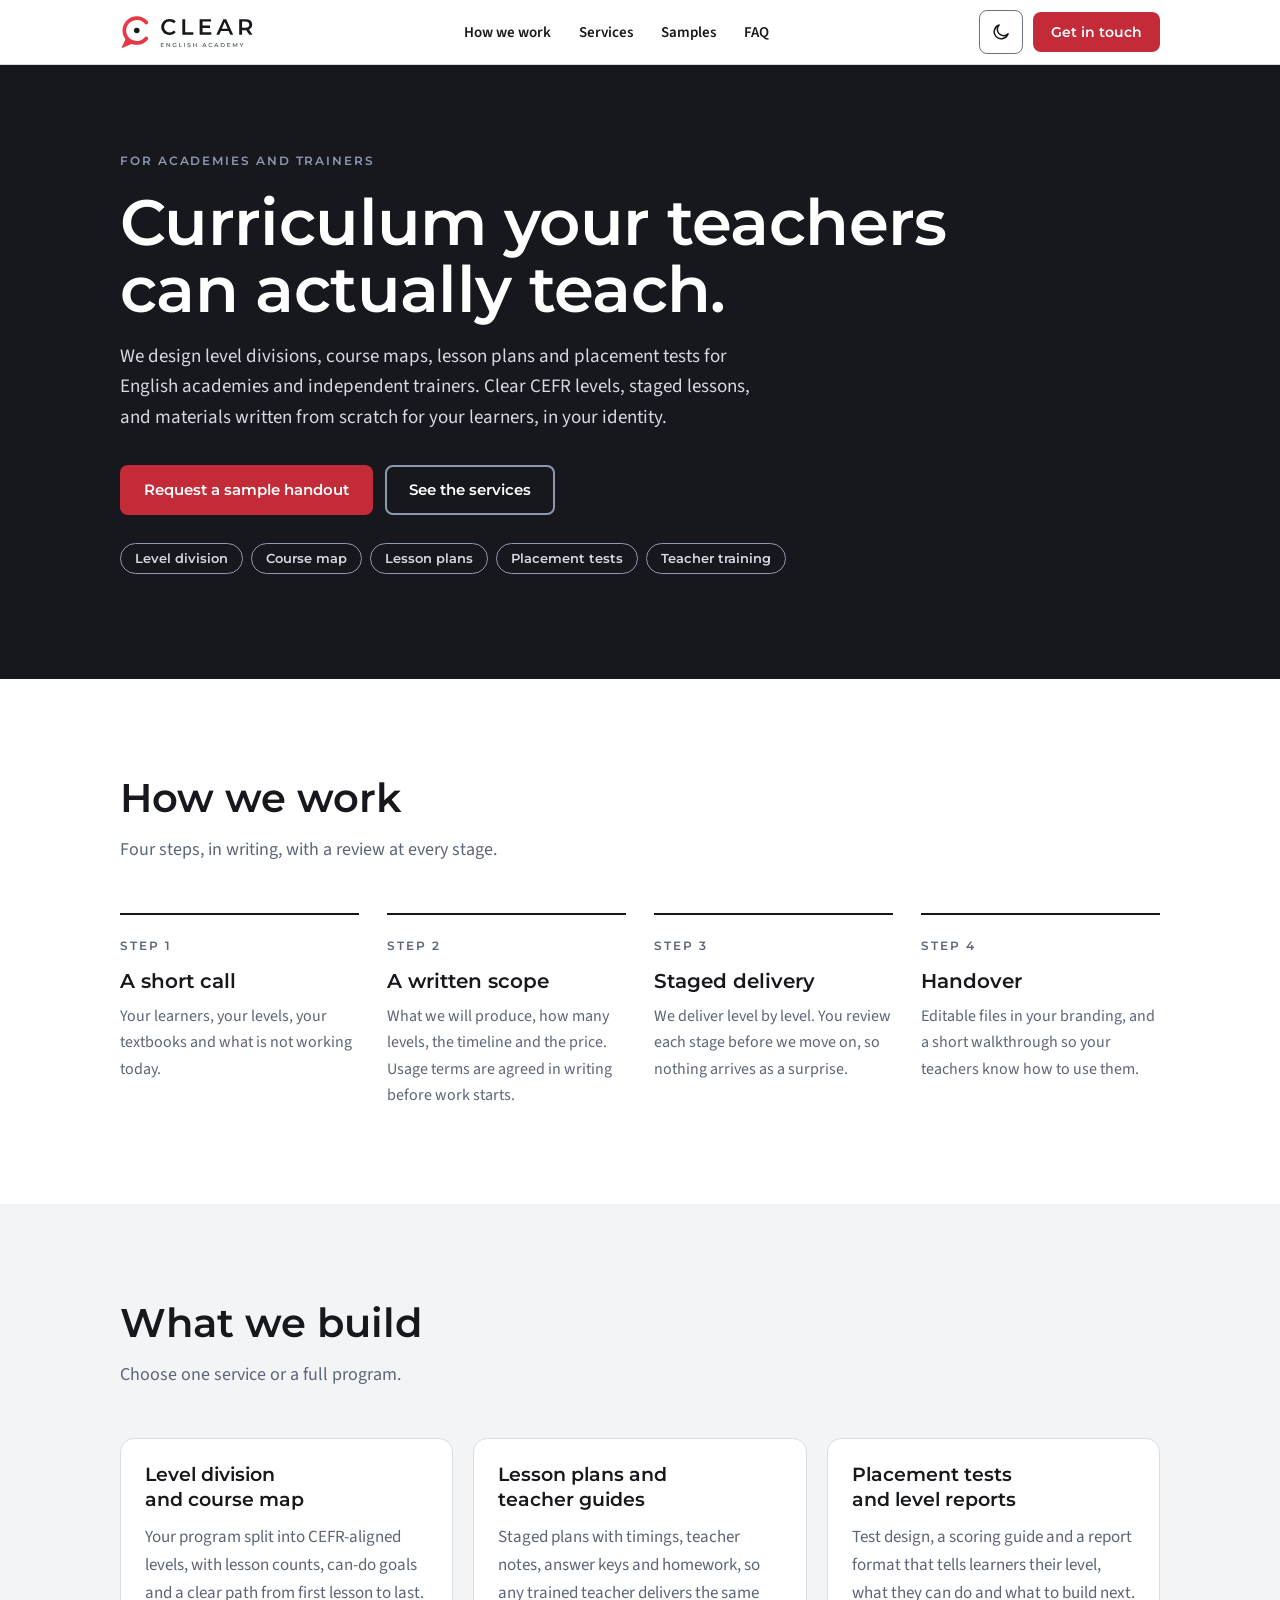
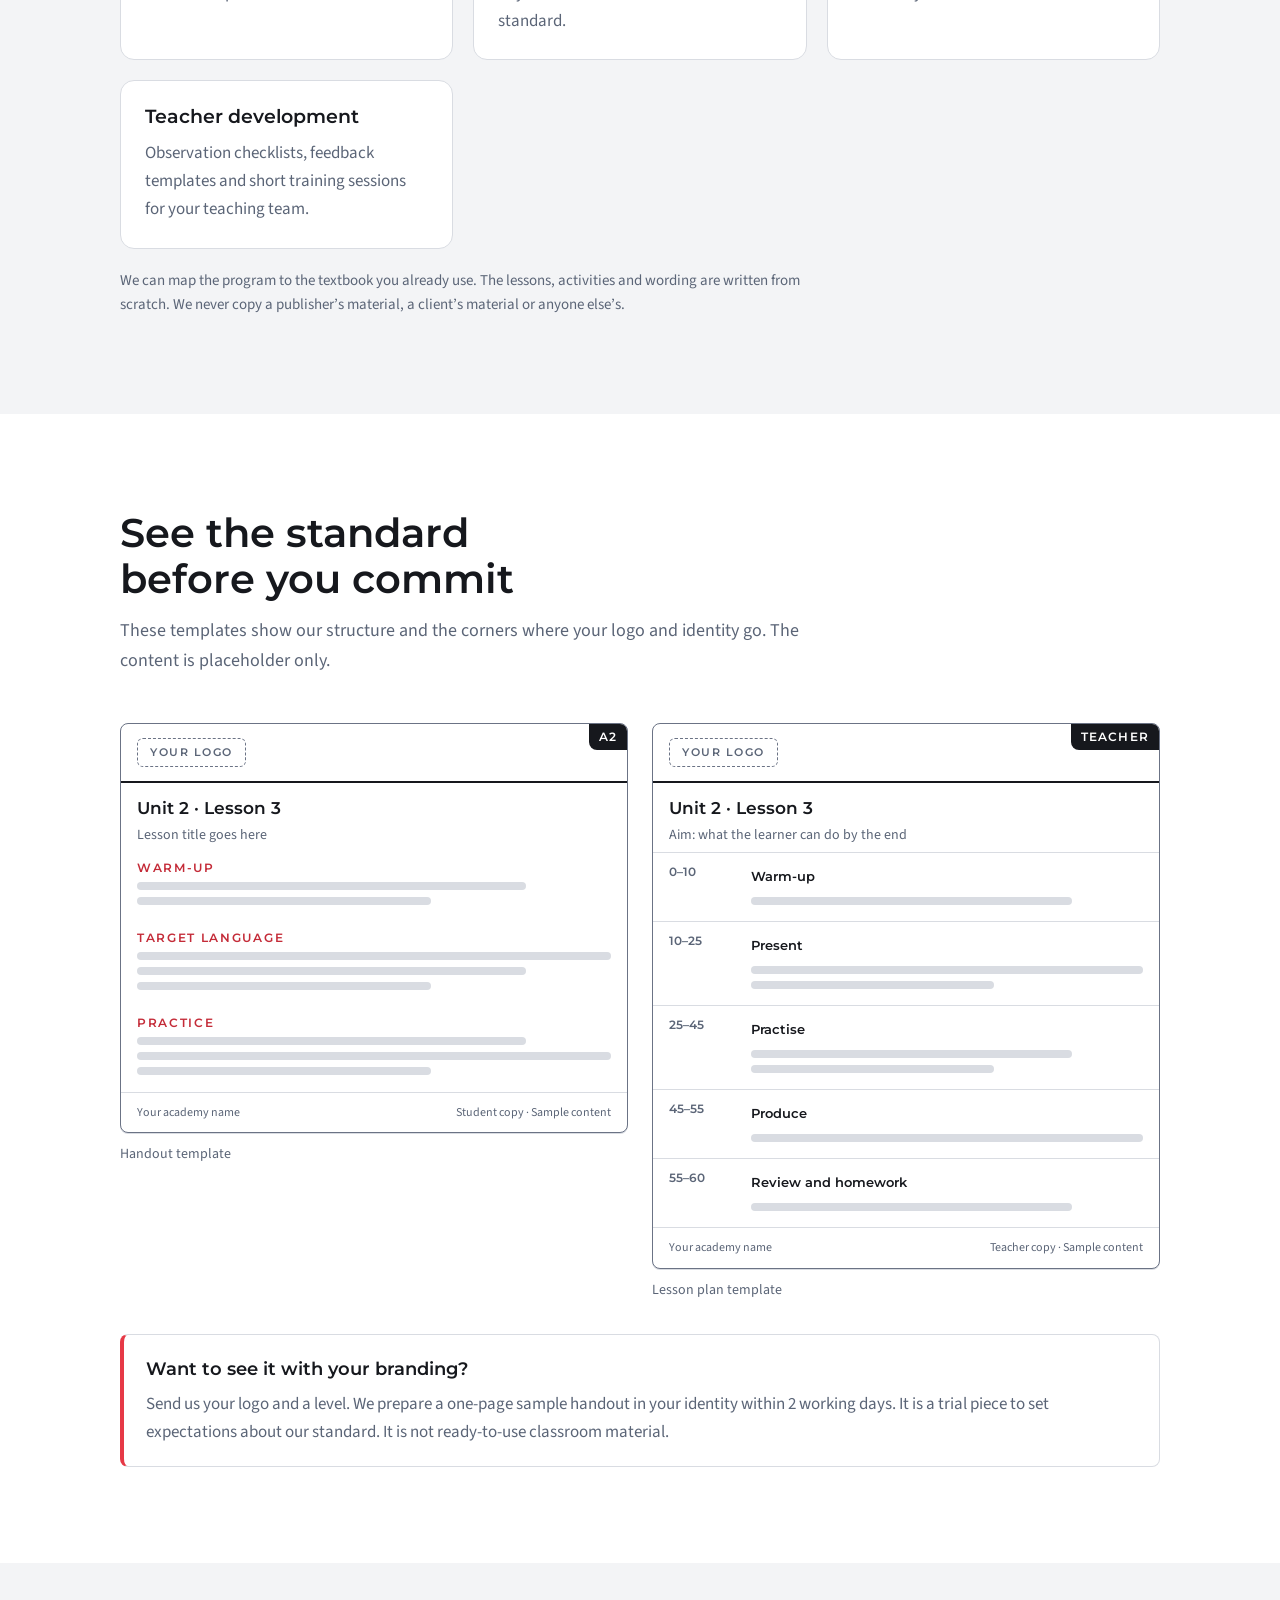
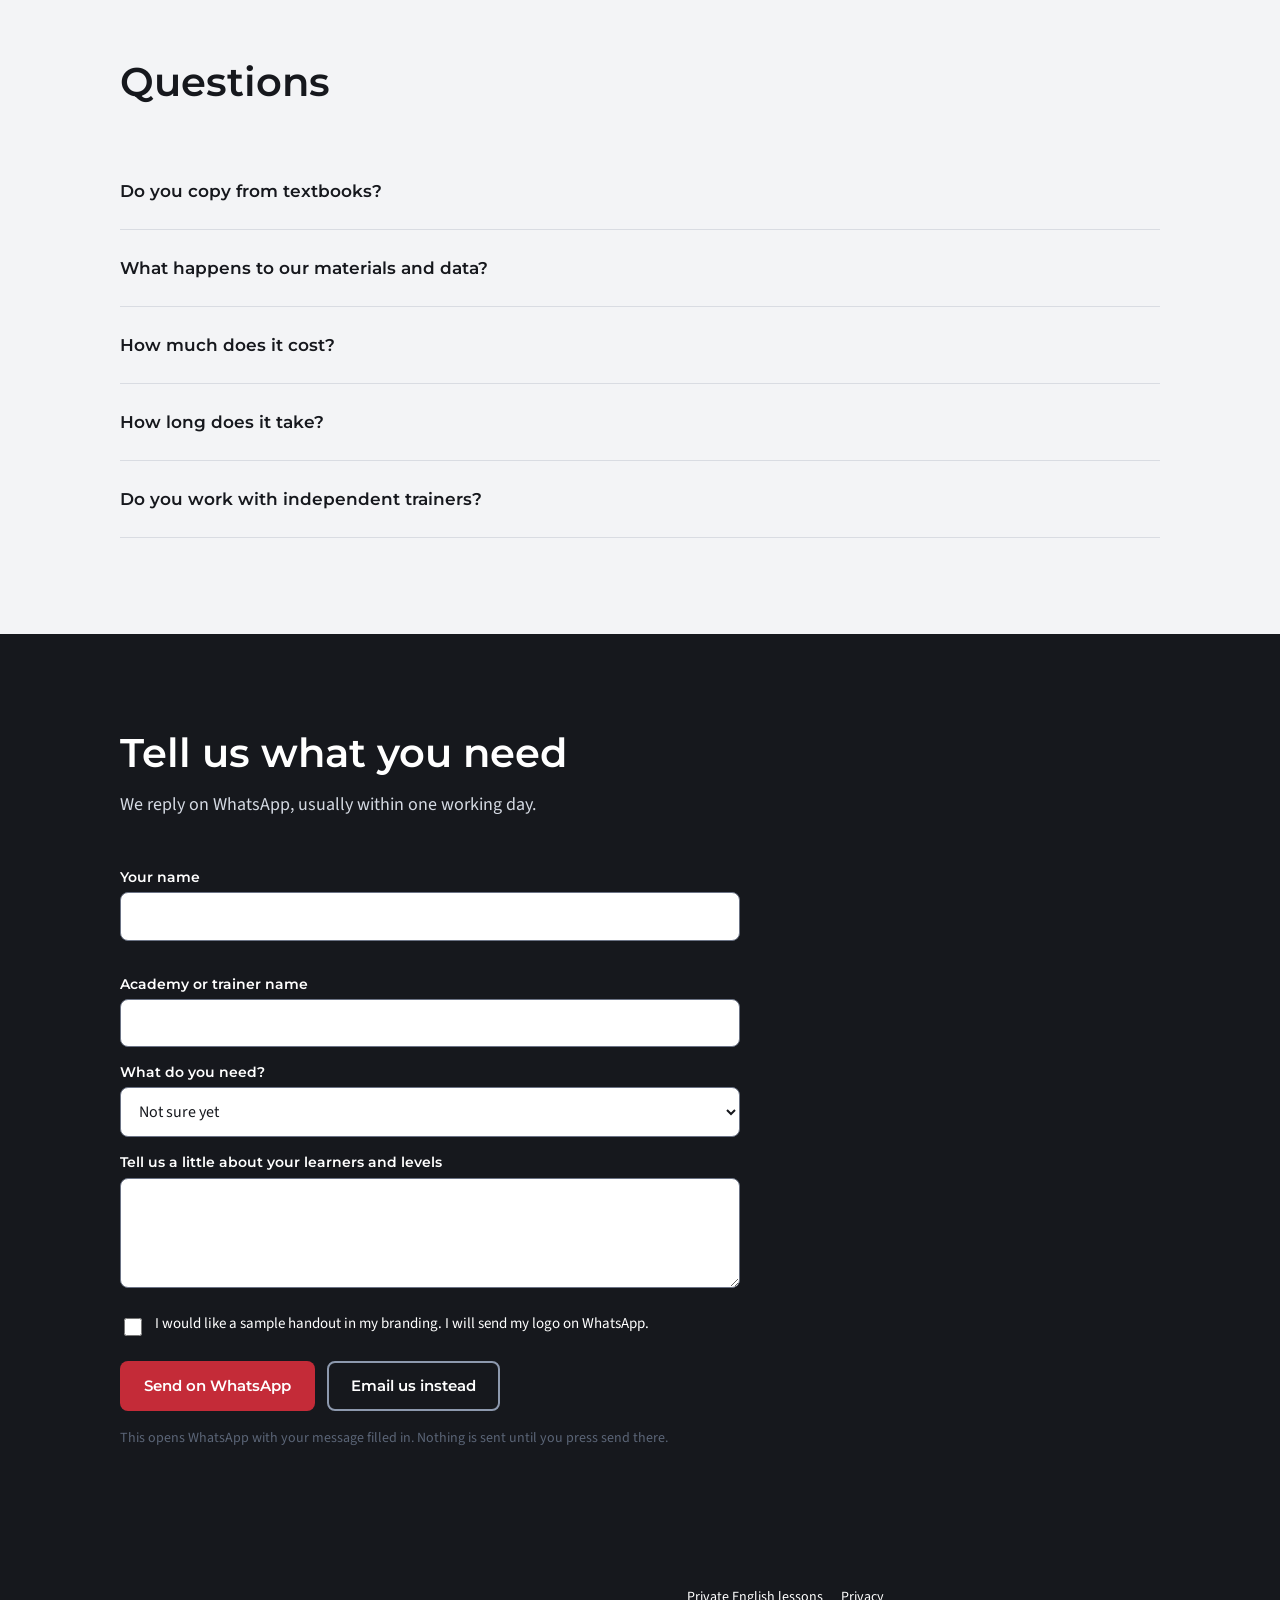
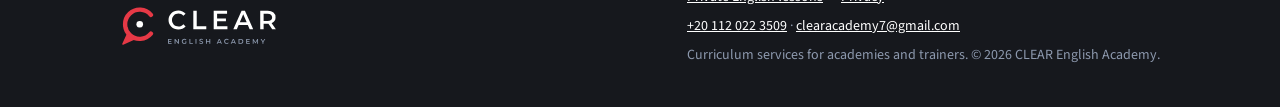
==== public/academies/index.html @ f5cb36d4 "Unlisted curriculum services page for academies and trainers (/academies/, noindex, not linked) Co-A" ====
<!doctype html>
<html lang="en">
<head>
<meta charset="utf-8">
<meta name="viewport" content="width=device-width,initial-scale=1,viewport-fit=cover">
<meta name="robots" content="noindex,nofollow">
<link rel="icon" href="data:image/svg+xml,%3Csvg xmlns='http://www.w3.org/2000/svg' viewBox='0 0 64 64'%3E%3Crect width='64' height='64' rx='14' fill='%2316181D'/%3E%3Cpath d='M44 20 A15 15 0 1 0 44 44' fill='none' stroke='%23E63946' stroke-width='6' stroke-linecap='round'/%3E%3Ccircle cx='32' cy='32' r='4' fill='%23fff'/%3E%3C/svg%3E">
<title>CLEAR Curriculum Services</title>
<meta name="description" content="Level divisions, course maps, lesson plans and placement tests for English academies and trainers.">
<link rel="preconnect" href="https://fonts.googleapis.com">
<link href="https://fonts.googleapis.com/css2?family=Montserrat:wght@600&family=Source+Sans+3:wght@400;600&display=swap" rel="stylesheet">
<style>
/* Layout concept: left-aligned single page. One night hero with a sample level report, then quiet light bands, a night booking band to close. */
:root{
  --surface:#ffffff; --surface-soft:#f3f4f6; --ink:#16181d; --ink-soft:#5b6577;
  --line:#d9dce2; --line-strong:#6b7385; --brand:#e63946; --action:#c42b38; --on-action:#ffffff;
  --night:#16181d; --on-night:#ffffff; --steel:#8d99ae; --positive:#1b7f5f; --focus:#0b63ce;
  --font-display:Montserrat,"Segoe UI",system-ui,sans-serif;
  --font-text:"Source Sans 3","Segoe UI",system-ui,sans-serif;
  --r-md:8px; --r-lg:14px;
}
@media (prefers-color-scheme: dark){
  :root:not([data-theme="light"]){
    --surface:#16181d; --surface-soft:#1f2229; --ink:#f4f5f7; --ink-soft:#a9b2c3;
    --line:#2e323b; --line-strong:#8d99ae; --action:#ff6b76; --on-action:#16181d;
    --positive:#5fd0a4; --focus:#7fb2ff; color-scheme:dark;
  }
}
:root[data-theme="dark"]{
  --surface:#16181d; --surface-soft:#1f2229; --ink:#f4f5f7; --ink-soft:#a9b2c3;
  --line:#2e323b; --line-strong:#8d99ae; --action:#ff6b76; --on-action:#16181d;
  --positive:#5fd0a4; --focus:#7fb2ff; color-scheme:dark;
}
*{box-sizing:border-box}
html{scroll-behavior:smooth}
body{margin:0;background:var(--surface);color:var(--ink);font:400 17px/1.65 var(--font-text);-webkit-text-size-adjust:100%}
h1,h2,h3{font-family:var(--font-display);font-weight:600;margin:0;text-wrap:balance}
p{margin:0}
a{color:var(--action)}
:focus-visible{outline:2px solid var(--focus);outline-offset:2px}
.wrap{max-width:1120px;margin:0 auto;padding-inline:clamp(16px,4vw,40px)}
section{padding-block:clamp(56px,9vw,96px);scroll-margin-top:64px}
.label{font:600 12px/16px var(--font-display);letter-spacing:.16em;text-transform:uppercase}
.muted{color:var(--ink-soft)}
.btn{display:inline-block;font:600 15px/1.2 var(--font-display);padding:14px 22px;border-radius:var(--r-md);border:2px solid transparent;cursor:pointer;text-decoration:none;text-align:center;transition:background-color .15s,border-color .15s}
.btn-primary{background:var(--action);color:var(--on-action)}
.btn-primary:hover{filter:brightness(1.08)}
.btn-secondary{background:transparent;color:var(--ink);border-color:var(--line-strong)}
.btn-secondary:hover{border-color:var(--ink)}
.night .btn-secondary{color:var(--on-night);border-color:var(--steel)}
.night .btn-secondary:hover{border-color:var(--on-night)}
.skip{position:absolute;left:-999px;top:8px;background:var(--surface);color:var(--ink);padding:8px 12px;z-index:30}
.skip:focus{left:8px}

/* nav */
.nav{position:sticky;top:env(safe-area-inset-top,0px);z-index:20;background:var(--surface);border-bottom:1px solid var(--line)}
.nav .wrap{display:flex;align-items:center;justify-content:space-between;gap:16px;min-height:64px}
.nav .logo{display:block;height:34px;width:auto}
.nav ul{display:flex;gap:28px;list-style:none;margin:0;padding:0}
.nav ul a{color:var(--ink);text-decoration:none;font-weight:600;font-size:15px}
.nav ul a:hover{color:var(--action)}
.nav .btn{padding:10px 16px;font-size:14px}
@media (max-width:860px){.nav ul{display:none}}

/* hero */
.night{background:var(--night);color:var(--on-night)}
.hero{padding-block:clamp(48px,8vw,88px)}
.hero .grid{display:grid;grid-template-columns:minmax(0,1.15fr) minmax(0,.85fr);gap:clamp(32px,5vw,64px);align-items:center}
.hero .label{color:var(--steel);margin-bottom:20px}
.hero h1{font-size:clamp(40px,7vw,64px);line-height:1.04;letter-spacing:-.01em}
.hero .lede{margin-top:20px;font-size:19px;line-height:1.6;color:#d5dae3;max-width:34em}
.hero .cta{display:flex;flex-wrap:wrap;gap:12px;margin-top:32px}
.hero .fine{margin-top:16px;font-size:15px;color:var(--steel)}
@media (max-width:880px){.hero .grid{grid-template-columns:minmax(0,1fr)}}

/* sample report card */
.sample{background:var(--surface-soft);color:var(--ink);border:1px solid var(--line);border-radius:var(--r-lg);padding:20px;max-width:460px;width:100%}
.sample .top{display:flex;justify-content:space-between;align-items:center;gap:12px;padding-bottom:14px;border-bottom:3px solid var(--brand)}
.sample .top svg{height:26px;width:auto}
.sample .tag{border:1px solid var(--line-strong);border-radius:4px;padding:2px 8px;color:var(--ink-soft)}
.sample .lvl{display:flex;gap:16px;align-items:center;margin-top:18px}
.badge{flex:none;width:112px;background:var(--night);color:var(--on-night);border:1px solid var(--line);border-radius:var(--r-lg);padding:14px 14px 12px}
.badge .label{color:var(--steel);font-size:10px;letter-spacing:.14em}
.badge .code{font:600 40px/1.1 var(--font-display);margin-top:4px}
.scale{flex:1;min-width:0}
.scale .bars{display:grid;grid-template-columns:repeat(5,1fr);gap:4px}
.scale .bars i{display:block;height:8px;border-radius:4px;background:var(--line-strong)}
.scale .bars i.on{background:var(--ink)}
.scale .names{display:grid;grid-template-columns:repeat(5,1fr);gap:4px;margin-top:6px;font:600 11px/14px var(--font-display);color:var(--ink-soft)}
.lvbtns{display:grid;grid-template-columns:repeat(5,1fr);gap:4px}
.lvbtns button{background:none;border:0;padding:10px 0 8px;margin:0;cursor:pointer;font:600 11px/14px var(--font-display);color:var(--ink-soft);border-radius:6px;min-height:44px}
.lvbtns button i{display:block;height:8px;border-radius:4px;background:var(--line-strong);margin-bottom:6px;transition:background .15s}
.lvbtns button:hover i{background:var(--steel)}
.lvbtns button[aria-pressed=true]{color:var(--ink)}
.lvbtns button[aria-pressed=true] i{background:var(--ink)}
.hint{margin-top:8px;font-size:12px;line-height:16px;color:var(--ink-soft)}
.scale p{margin-top:10px;font-size:14px;line-height:20px;color:var(--ink-soft)}
.skill{margin-top:16px;padding-top:14px;border-top:1px solid var(--line)}
.skill h3{font-size:16px;line-height:24px;margin-bottom:6px}
.skill p{font-size:14px;line-height:21px}
.skill .can{display:flex;gap:8px}
.skill .can b{color:var(--positive);font-weight:600;flex:none}
.skill .next{color:var(--ink-soft);margin-top:4px}
.note{margin-top:14px;font-size:13px;color:var(--ink-soft)}

/* section heads */
.head{max-width:40em;margin-bottom:clamp(28px,5vw,48px)}
.head h2{font-size:clamp(28px,4.4vw,40px);line-height:1.15}
.head p{margin-top:14px;color:var(--ink-soft);font-size:18px}
.soft{background:var(--surface-soft)}

/* how it works */
.steps{display:grid;grid-template-columns:repeat(auto-fit,minmax(220px,1fr));gap:28px}
.step{border-top:2px solid var(--ink);padding-top:16px}
.step .label{color:var(--ink-soft)}
.step h3{font-size:20px;line-height:28px;margin:8px 0}
.step p{color:var(--ink-soft);font-size:16px}

/* programs */
.cards{display:grid;grid-template-columns:repeat(auto-fit,minmax(240px,1fr));gap:20px}
.card{background:var(--surface);border:1px solid var(--line);border-radius:var(--r-lg);padding:24px;display:flex;flex-direction:column;gap:12px}
.card h3{font-size:20px;line-height:28px}
.card p{color:var(--ink-soft);font-size:16px}
.card .price{margin-top:auto;padding-top:16px;font:600 28px/1.2 var(--font-display);font-variant-numeric:tabular-nums}
.card .price .label{display:block;margin-top:4px;color:var(--ink-soft)}
.includes{margin-top:24px;background:var(--surface);border:1px solid var(--line);border-radius:var(--r-lg);padding:20px 24px}
.includes h3{font-size:16px;line-height:24px;margin-bottom:12px}
.includes ul{list-style:none;margin:0;padding:0;display:flex;flex-wrap:wrap;gap:10px 28px}
.includes li{display:flex;gap:10px;align-items:center;font-size:16px}
.includes li:before{content:"";flex:none;width:13px;height:7px;border-left:2px solid var(--positive);border-bottom:2px solid var(--positive);transform:rotate(-45deg) translateY(-2px)}
.fine{font-size:15px;color:var(--ink-soft);margin-top:16px}

/* placement test */
.test .grid{display:grid;grid-template-columns:minmax(0,.9fr) minmax(0,1.1fr);gap:clamp(32px,5vw,72px);align-items:start}
@media (max-width:880px){.test .grid{grid-template-columns:minmax(0,1fr)}}
.test .head{margin-bottom:0}
.test .facts{margin-top:24px;display:grid;gap:12px;font-size:16px}
.test .facts div{padding-left:16px;border-left:2px solid var(--line-strong)}
.ladder{display:grid;grid-template-columns:repeat(5,1fr);gap:8px;align-items:end;height:150px}
.ladder div{background:var(--ink);color:var(--surface);border-radius:6px 6px 0 0;padding:8px 0 10px;text-align:center;font:600 16px/1 var(--font-display)}
.ladder div:nth-child(1){height:34px}.ladder div:nth-child(2){height:60px}.ladder div:nth-child(3){height:88px}.ladder div:nth-child(4){height:118px}.ladder div:nth-child(5){height:150px}
.levels{margin:20px 0 0;display:grid;gap:0}
.levels div{display:grid;grid-template-columns:44px minmax(0,1fr);gap:12px;padding:12px 0;border-bottom:1px solid var(--line)}
.levels dt{font:600 15px/24px var(--font-display)}
.levels dd{margin:0;font-size:16px;line-height:24px;color:var(--ink-soft)}

/* about */
.about .grid{display:grid;grid-template-columns:minmax(0,200px) minmax(0,1fr);gap:clamp(24px,5vw,56px);align-items:start}
@media (max-width:640px){.about .grid{grid-template-columns:minmax(0,1fr)}}
.tile{background:var(--night);border:1px solid var(--line);border-radius:var(--r-lg);aspect-ratio:1;max-width:200px;width:100%;display:grid;place-items:center}
.tile svg{width:46%;height:auto}
.about h2{font-size:clamp(28px,4.4vw,40px);line-height:1.15}
.about p{margin-top:16px;font-size:18px;max-width:36em}
.chips{display:flex;flex-wrap:wrap;gap:8px;margin-top:20px;padding:0;list-style:none}
.chips li{border:1px solid var(--line-strong);border-radius:999px;padding:4px 14px;font-size:15px}

/* faq */
.faq{max-width:48em}
.faq details{border-bottom:1px solid var(--line)}
.faq summary{list-style:none;cursor:pointer;padding:18px 40px 18px 0;position:relative;font:600 17px/1.4 var(--font-display)}
.faq summary::-webkit-details-marker{display:none}
.faq summary:after{content:"+";position:absolute;right:4px;top:50%;transform:translateY(-50%);font:400 24px/1 var(--font-text);color:var(--ink-soft)}
.faq details[open] summary:after{content:"\2212"}
.faq details p{padding:0 0 20px;color:var(--ink-soft);max-width:38em}

/* booking */
.book .grid{display:grid;grid-template-columns:minmax(0,.8fr) minmax(0,1.2fr);gap:clamp(32px,5vw,72px);align-items:start}
@media (max-width:880px){.book .grid{grid-template-columns:minmax(0,1fr)}}
.book h2{font-size:clamp(28px,4.4vw,40px);line-height:1.15}
.book .lede{margin-top:16px;font-size:18px;color:#d5dae3}
.book form{display:grid;gap:16px}
.book .hint2{font-size:14px;color:#aab3c5;margin:4px 0 0}
.book .two{display:flex;flex-wrap:wrap;gap:12px}
.field{display:grid;gap:6px;min-width:0}
.field label{font-weight:600;font-size:15px}
.field input,.field select,.field textarea{width:100%;font:400 16px/1.4 var(--font-text);color:var(--ink);background:var(--surface);border:1.5px solid var(--line-strong);border-radius:var(--r-md);padding:12px 14px}
.field textarea{min-height:92px;resize:vertical}
.err{color:#ffb3b9;font-size:15px;min-height:0}
.out{margin-top:24px;border:1px solid var(--steel);border-radius:var(--r-lg);padding:20px}
.out pre{margin:0 0 16px;white-space:pre-wrap;overflow-wrap:anywhere;font:400 15px/1.55 var(--font-text);color:var(--on-night)}
.out .row{display:flex;flex-wrap:wrap;gap:12px;align-items:center}
.out .hint{font-size:15px;color:var(--steel)}

footer{padding-block:40px}
footer .wrap{display:flex;flex-wrap:wrap;gap:20px 40px;align-items:center;justify-content:space-between}
footer svg{height:40px;width:auto}
footer p{font-size:14px;color:var(--steel)}
footer .fcol{display:grid;gap:6px}
.night a:not(.btn){color:var(--on-night)}
.contact{margin-top:32px;display:grid;gap:6px;font-size:17px}
.contact .label{color:var(--steel);margin-bottom:4px}
.contact p{color:var(--on-night);overflow-wrap:anywhere}
[hidden]{display:none!important}
/* packages */
.packs-h{margin:48px 0 8px;font-size:clamp(22px,3vw,28px);line-height:1.2}
.packs-p{color:var(--ink-soft);margin-bottom:20px}
.seg{display:flex;flex-wrap:wrap;gap:8px;margin:0 0 20px}
.seg button{font:600 15px/1 var(--font-display);padding:12px 18px;min-height:44px;border-radius:999px;border:1.5px solid var(--line-strong);background:var(--surface);color:var(--ink);cursor:pointer}
.seg button[aria-pressed="true"]{background:var(--ink);color:var(--surface);border-color:var(--ink)}
.packs{display:grid;grid-template-columns:repeat(auto-fit,minmax(240px,1fr));gap:20px}
.pack{background:var(--surface);border:1px solid var(--line);border-radius:var(--r-lg);padding:24px;display:flex;flex-direction:column;gap:6px}
.pack{position:relative}.pack.best{border:2px solid var(--ink)}
.pack h4{font:600 20px/28px var(--font-display);margin:0}
.pack .sub{color:var(--ink-soft);font-size:16px}
.pack .tot{font:600 34px/1.1 var(--font-display);margin-top:14px;font-variant-numeric:tabular-nums}
.pack .egp{color:var(--ink-soft);font-size:16px}
.pack .save{margin-top:10px;font-size:15px;font-weight:600;color:var(--positive);min-height:22px}
.pack .btn{margin-top:auto}
.pack .gap{flex:1;min-height:14px}
.pack .tag{position:absolute;top:-13px;left:20px;font:600 12px/1 var(--font-display);letter-spacing:.08em;text-transform:uppercase;background:var(--ink);color:var(--surface);border-radius:999px;padding:7px 10px}
.cal{display:grid;gap:12px;margin:0 0 28px;padding:20px;border:1px solid var(--steel);border-radius:var(--r-lg)}
.cal p{color:#d5dae3;font-size:16px}
.ck{display:flex;gap:12px;align-items:flex-start;font-weight:400!important;font-size:15px!important;line-height:1.5;cursor:pointer}.field input[type=checkbox]{width:22px;height:22px;flex:none;margin:1px 0 0;padding:0;accent-color:var(--action)}
.terms{display:grid;gap:28px;max-width:48em}.terms h3{font-size:18px;line-height:1.3;margin-bottom:8px;scroll-margin-top:80px}.terms p,.terms li{color:var(--ink-soft);font-size:16px}.terms ul{margin:0;padding-left:20px;display:grid;gap:6px}
.flinks{display:flex;flex-wrap:wrap;gap:6px 18px}
.navr{display:flex;align-items:center;gap:10px}.tbtn{display:inline-grid;place-items:center;width:44px;height:44px;border-radius:var(--r-md);border:1.5px solid var(--line-strong);background:transparent;color:var(--ink);cursor:pointer}.tbtn:hover{border-color:var(--ink)}.tbtn svg{width:20px;height:20px;fill:none;stroke:currentColor;stroke-width:1.8;stroke-linecap:round;stroke-linejoin:round}
.or{margin:4px 0 16px;color:var(--steel);font-size:15px}
@media (prefers-reduced-motion:reduce){html{scroll-behavior:auto}*{transition:none!important}}

/* academies page */
.chips2{display:flex;flex-wrap:wrap;gap:8px;margin-top:28px;padding:0;list-style:none}
.chips2 li{border:1px solid var(--steel);border-radius:999px;padding:6px 14px;font:600 13px/1.3 var(--font-display);color:#d5dae3}
.sgrid{display:grid;grid-template-columns:repeat(auto-fit,minmax(250px,1fr));gap:20px}
.scard{background:var(--surface);border:1px solid var(--line);border-radius:var(--r-lg);padding:24px;display:grid;gap:10px;align-content:start}
.scard h3{font-size:19px;line-height:1.3}
.scard p{color:var(--ink-soft)}
.fine2{margin-top:20px;color:var(--ink-soft);font-size:15px;max-width:48em}
.tpls{display:grid;grid-template-columns:repeat(auto-fit,minmax(280px,1fr));gap:24px;align-items:start}
.tpl{background:var(--surface);color:var(--ink);border:1px solid var(--line-strong);border-radius:var(--r-md);padding:0;overflow:hidden;position:relative;box-shadow:0 1px 0 var(--line)}
.tpl .band{display:flex;justify-content:space-between;align-items:center;gap:12px;padding:14px 16px;border-bottom:2px solid var(--ink)}
.tpl .logoph{border:1.5px dashed var(--line-strong);border-radius:6px;padding:8px 12px;font:600 11px/1 var(--font-display);letter-spacing:.14em;color:var(--ink-soft)}
.tpl .corner{font:600 12px/1 var(--font-display);letter-spacing:.1em;background:var(--ink);color:var(--surface);padding:7px 10px;border-radius:0 0 0 8px;position:absolute;top:0;right:0}
.tpl .ttl{padding:14px 16px 4px}
.tpl .ttl b{font:600 17px/1.3 var(--font-display);display:block}
.tpl .ttl span{color:var(--ink-soft);font-size:14px}
.tpl .blk{padding:10px 16px}
.tpl .blk h4{margin:0 0 8px;font:600 12px/1 var(--font-display);letter-spacing:.14em;text-transform:uppercase;color:var(--action)}
.tpl .ln{height:8px;border-radius:4px;background:var(--line);margin:7px 0}
.tpl .ln.s{width:62%} .tpl .ln.m{width:82%}
.tpl .foot{display:flex;justify-content:space-between;gap:8px;padding:10px 16px;border-top:1px solid var(--line);font-size:12px;color:var(--ink-soft)}
.tpl .row{display:grid;grid-template-columns:70px minmax(0,1fr);gap:12px;padding:9px 16px;border-top:1px solid var(--line);align-items:start}
.tpl .row b{font:600 12px/1.6 var(--font-display);color:var(--ink-soft)}
.tpl .row div{min-width:0}
.tpl .row em{font:600 13px/1.4 var(--font-display);font-style:normal}
.tcap{margin-top:10px;font-size:14px;color:var(--ink-soft)}
.sample-box{margin-top:32px;border:1px solid var(--line);border-left:4px solid var(--brand);border-radius:var(--r-md);padding:20px 22px;background:var(--surface)}
.sample-box h3{font-size:18px;margin-bottom:6px}
.sample-box p{color:var(--ink-soft)}
.faq2 details{border-bottom:1px solid var(--line);padding:16px 0}
.faq2 summary{cursor:pointer;font:600 17px/1.4 var(--font-display);min-height:44px;display:flex;align-items:center}
.faq2 details p{margin-top:8px;color:var(--ink-soft);max-width:48em}
.cform{display:grid;gap:16px;max-width:620px}
.cform label{display:block;font:600 14px/1.3 var(--font-display);margin-bottom:6px}
.cform input[type=text],.cform select,.cform textarea{width:100%;font:400 16px/1.4 var(--font-text);padding:12px 14px;border:1.5px solid var(--line-strong);border-radius:var(--r-md);background:var(--surface);color:var(--ink);min-height:48px}
.cform textarea{min-height:110px;resize:vertical}
.cform .ck{display:flex;gap:10px;align-items:flex-start;font:400 16px/1.5 var(--font-text)}
.cform .ck input{margin-top:5px;width:18px;height:18px;flex:none}
.cform .err{color:var(--action);font-size:14px;min-height:18px}
.cform .acts2{display:flex;flex-wrap:wrap;gap:12px;align-items:center}
.cform .hint2{font-size:14px;color:var(--ink-soft)}
</style>
<script>(function(){var t='light';try{var v=localStorage.getItem('clear-theme');if(v==='dark'||v==='light')t=v;}catch(e){}document.documentElement.setAttribute('data-theme',t);})();</script>
</head>
<body>
<a class="skip" href="#main">Skip to content</a>
<header class="nav"><div class="wrap">
  <a href="/" aria-label="CLEAR English Academy, home"><svg class="logo" xmlns="http://www.w3.org/2000/svg" viewBox="0 0 206 52" aria-hidden="true" focusable="false"><g transform="translate(-12.35 -3.8) scale(0.95)"><path d="M55.32 16.14 A20 20 0 1 0 55.32 41.86" fill="none" stroke="#E63946" stroke-width="6" stroke-linecap="round"/><path d="M23 43 L17 56 L33 49 Z" fill="#E63946" stroke="#E63946" stroke-width="2" stroke-linejoin="round"/><circle cx="40" cy="29" r="4.5" style="fill:var(--ink)"/></g><path d="M75.81 30.46Q73.09 30.46 70.76 29.56Q68.43 28.66 66.72 27.01Q65 25.36 64.05 23.12Q63.1 20.88 63.1 18.23Q63.1 15.57 64.05 13.33Q65 11.08 66.73 9.44Q68.47 7.79 70.78 6.89Q73.09 5.98 75.85 5.98Q78.77 5.98 81.18 6.99Q83.6 7.99 85.26 9.96L82.41 12.65Q81.12 11.25 79.52 10.56Q77.92 9.86 76.05 9.86Q74.18 9.86 72.63 10.47Q71.09 11.08 69.95 12.21Q68.81 13.33 68.18 14.86Q67.55 16.39 67.55 18.23Q67.55 20.06 68.18 21.59Q68.81 23.12 69.95 24.24Q71.09 25.36 72.63 25.98Q74.18 26.59 76.05 26.59Q77.92 26.59 79.52 25.89Q81.12 25.2 82.41 23.77L85.26 26.49Q83.6 28.43 81.18 29.45Q78.77 30.46 75.81 30.46Z M95.33 30.12V6.32H99.75V26.38H112.19V30.12Z M121.81 30.12V6.32H139.19V10.03H126.23V16.22H137.73V19.86H126.23V26.42H139.66V30.12Z M147.35 30.12 158.06 6.32H162.41L173.15 30.12H168.53L166.15 24.62H154.25L151.9 30.12ZM164.69 21.15 160.2 10.74 155.75 21.15Z M182.3 30.12V6.32H192.06Q196.82 6.32 199.52 8.57Q202.22 10.81 202.22 14.79Q202.22 17.41 201 19.3Q199.78 21.18 197.53 22.17Q197.36 22.27 197.16 22.34L202.63 30.12H197.87L193.01 23.16Q192.57 23.19 192.09 23.19H186.72V30.12ZM186.72 19.55H191.89Q194.81 19.55 196.29 18.29Q197.77 17.03 197.77 14.79Q197.77 12.51 196.29 11.29Q194.81 10.06 191.89 10.06H186.72Z" style="fill:var(--ink)"/><path d="M62.45 49.12V42.83H67.04V43.81H63.62V45.44H66.66V46.41H63.62V48.14H67.17V49.12Z M71 49.12V42.83H71.96L75.43 47.09V42.83H76.59V49.12H75.63L72.16 44.86V49.12Z M83.75 49.22Q83.01 49.22 82.39 48.98Q81.78 48.74 81.32 48.3Q80.86 47.87 80.61 47.27Q80.36 46.68 80.36 45.98Q80.36 45.27 80.61 44.68Q80.86 44.09 81.32 43.65Q81.79 43.21 82.41 42.97Q83.03 42.73 83.77 42.73Q84.57 42.73 85.21 43Q85.85 43.26 86.3 43.76L85.56 44.48Q85.19 44.11 84.76 43.94Q84.33 43.76 83.82 43.76Q83.33 43.76 82.9 43.92Q82.48 44.09 82.17 44.38Q81.87 44.68 81.7 45.08Q81.53 45.49 81.53 45.98Q81.53 46.45 81.7 46.86Q81.87 47.26 82.17 47.56Q82.48 47.87 82.89 48.03Q83.31 48.19 83.81 48.19Q84.28 48.19 84.72 48.04Q84.92 47.97 85.11 47.87V45.9H86.21V48.41Q85.72 48.81 85.07 49.01Q84.41 49.22 83.75 49.22Z M90.27 49.12V42.83H91.44V48.13H94.74V49.12Z M98.19 49.12V42.83H99.36V49.12Z M105.53 49.22Q104.79 49.22 104.12 49Q103.44 48.79 103.05 48.46L103.45 47.55Q103.83 47.85 104.39 48.05Q104.94 48.24 105.53 48.24Q106.02 48.24 106.33 48.14Q106.64 48.03 106.78 47.84Q106.92 47.66 106.92 47.42Q106.92 47.14 106.72 46.96Q106.51 46.78 106.18 46.68Q105.85 46.58 105.45 46.49Q105.05 46.4 104.65 46.28Q104.25 46.16 103.92 45.96Q103.59 45.77 103.39 45.44Q103.18 45.12 103.18 44.62Q103.18 44.1 103.45 43.68Q103.73 43.25 104.29 42.99Q104.85 42.73 105.72 42.73Q106.28 42.73 106.84 42.88Q107.4 43.02 107.81 43.29L107.45 44.2Q107.02 43.95 106.57 43.83Q106.12 43.71 105.71 43.71Q105.22 43.71 104.92 43.82Q104.62 43.94 104.48 44.13Q104.34 44.32 104.34 44.56Q104.34 44.85 104.54 45.03Q104.75 45.2 105.07 45.3Q105.4 45.4 105.81 45.49Q106.21 45.59 106.61 45.7Q107.01 45.82 107.34 46.01Q107.67 46.2 107.87 46.52Q108.08 46.85 108.08 47.34Q108.08 47.85 107.8 48.27Q107.53 48.7 106.96 48.96Q106.39 49.22 105.53 49.22Z M116.19 49.12V46.42H112.93V49.12H111.76V42.83H112.93V45.43H116.19V42.83H117.36V49.12Z M125.68 49.12 128.52 42.83H129.67L132.51 49.12H131.29L130.66 47.67H127.51L126.89 49.12ZM130.27 46.75 129.08 43.99 127.9 46.75Z M138.75 49.22Q138.03 49.22 137.41 48.98Q136.8 48.74 136.34 48.3Q135.89 47.87 135.63 47.27Q135.38 46.68 135.38 45.98Q135.38 45.27 135.63 44.68Q135.89 44.09 136.35 43.65Q136.8 43.21 137.42 42.97Q138.03 42.73 138.76 42.73Q139.53 42.73 140.17 43Q140.81 43.27 141.25 43.79L140.49 44.5Q140.15 44.13 139.73 43.95Q139.31 43.76 138.81 43.76Q138.32 43.76 137.91 43.92Q137.5 44.09 137.2 44.38Q136.89 44.68 136.73 45.08Q136.56 45.49 136.56 45.98Q136.56 46.46 136.73 46.87Q136.89 47.27 137.2 47.57Q137.5 47.87 137.91 48.03Q138.32 48.19 138.81 48.19Q139.31 48.19 139.73 48Q140.15 47.82 140.49 47.44L141.25 48.16Q140.81 48.67 140.17 48.95Q139.53 49.22 138.75 49.22Z M143.92 49.12 146.76 42.83H147.91L150.75 49.12H149.53L148.9 47.67H145.75L145.13 49.12ZM148.51 46.75 147.33 43.99 146.15 46.75Z M154.08 49.12V42.83H156.83Q157.86 42.83 158.63 43.22Q159.4 43.62 159.84 44.32Q160.27 45.02 160.27 45.98Q160.27 46.92 159.84 47.63Q159.4 48.33 158.63 48.73Q157.86 49.12 156.83 49.12ZM155.25 48.13H156.78Q157.48 48.13 158 47.86Q158.52 47.59 158.8 47.11Q159.09 46.62 159.09 45.98Q159.09 45.32 158.8 44.84Q158.52 44.36 158 44.09Q157.48 43.81 156.78 43.81H155.25Z M164.03 49.12V42.83H168.63V43.81H165.2V45.44H168.24V46.41H165.2V48.14H168.75V49.12Z M172.58 49.12V42.83H173.54L176.04 47L178.5 42.83H179.46L179.47 49.12H178.37L178.36 44.95L176.29 48.41H175.77L173.7 45V49.12Z M185.24 49.12V46.92L182.77 42.83H184.02L185.86 45.89L187.73 42.83H188.88L186.41 46.9V49.12Z" style="fill:var(--ink-soft)"/></svg></a>
  <nav aria-label="Main"><ul>
    <li><a href="#how">How we work</a></li><li><a href="#services">Services</a></li><li><a href="#samples">Samples</a></li><li><a href="#faq">FAQ</a></li>
  </ul></nav>
  <div class="navr"><button class="tbtn" id="themeBtn" type="button" aria-label="Switch to dark mode" title="Switch to dark mode"></button><a class="btn btn-primary" href="#contact">Get in touch</a></div>
</div></header>

<main id="main">
<section class="night hero" id="top"><div class="wrap">
  <p class="label">For academies and trainers</p>
  <h1>Curriculum your teachers can actually teach.</h1>
  <p class="lede">We design level divisions, course maps, lesson plans and placement tests for English academies and independent trainers. Clear CEFR levels, staged lessons, and materials written from scratch for your learners, in your identity.</p>
  <div class="cta"><a class="btn btn-primary" href="#contact">Request a sample handout</a><a class="btn btn-secondary" href="#services">See the services</a></div>
  <ul class="chips2" aria-label="What we build"><li>Level division</li><li>Course map</li><li>Lesson plans</li><li>Placement tests</li><li>Teacher training</li></ul>
</div></section>

<section id="how"><div class="wrap">
  <div class="head"><h2>How we work</h2><p>Four steps, in writing, with a review at every stage.</p></div>
  <div class="steps">
    <div class="step"><span class="label">Step 1</span><h3>A short call</h3><p>Your learners, your levels, your textbooks and what is not working today.</p></div>
    <div class="step"><span class="label">Step 2</span><h3>A written scope</h3><p>What we will produce, how many levels, the timeline and the price. Usage terms are agreed in writing before work starts.</p></div>
    <div class="step"><span class="label">Step 3</span><h3>Staged delivery</h3><p>We deliver level by level. You review each stage before we move on, so nothing arrives as a surprise.</p></div>
    <div class="step"><span class="label">Step 4</span><h3>Handover</h3><p>Editable files in your branding, and a short walkthrough so your teachers know how to use them.</p></div>
  </div>
</div></section>

<section class="soft" id="services"><div class="wrap">
  <div class="head"><h2>What we build</h2><p>Choose one service or a full program.</p></div>
  <div class="sgrid">
    <article class="scard"><h3>Level division and course map</h3><p>Your program split into CEFR-aligned levels, with lesson counts, can-do goals and a clear path from first lesson to last.</p></article>
    <article class="scard"><h3>Lesson plans and teacher guides</h3><p>Staged plans with timings, teacher notes, answer keys and homework, so any trained teacher delivers the same standard.</p></article>
    <article class="scard"><h3>Placement tests and level reports</h3><p>Test design, a scoring guide and a report format that tells learners their level, what they can do and what to build next.</p></article>
    <article class="scard"><h3>Teacher development</h3><p>Observation checklists, feedback templates and short training sessions for your teaching team.</p></article>
  </div>
  <p class="fine2">We can map the program to the textbook you already use. The lessons, activities and wording are written from scratch. We never copy a publisher&rsquo;s material, a client&rsquo;s material or anyone else&rsquo;s.</p>
</div></section>

<section id="samples"><div class="wrap">
  <div class="head"><h2>See the standard before you commit</h2><p>These templates show our structure and the corners where your logo and identity go. The content is placeholder only.</p></div>
  <div class="tpls">
    <figure style="margin:0">
      <div class="tpl" role="img" aria-label="Sample handout template with a logo placeholder, a level tag in the corner and three content blocks">
        <span class="corner">A2</span>
        <div class="band"><span class="logoph">YOUR LOGO</span></div>
        <div class="ttl"><b>Unit 2 &middot; Lesson 3</b><span>Lesson title goes here</span></div>
        <div class="blk"><h4>Warm-up</h4><div class="ln m"></div><div class="ln s"></div></div>
        <div class="blk"><h4>Target language</h4><div class="ln"></div><div class="ln m"></div><div class="ln s"></div></div>
        <div class="blk"><h4>Practice</h4><div class="ln m"></div><div class="ln"></div><div class="ln s"></div></div>
        <div class="foot"><span>Your academy name</span><span>Student copy &middot; Sample content</span></div>
      </div>
      <figcaption class="tcap">Handout template</figcaption>
    </figure>
    <figure style="margin:0">
      <div class="tpl" role="img" aria-label="Sample lesson plan template with a logo placeholder and a timed five-stage lesson outline">
        <span class="corner">TEACHER</span>
        <div class="band"><span class="logoph">YOUR LOGO</span></div>
        <div class="ttl"><b>Unit 2 &middot; Lesson 3</b><span>Aim: what the learner can do by the end</span></div>
        <div class="row"><b>0&ndash;10</b><div><em>Warm-up</em><div class="ln m"></div></div></div>
        <div class="row"><b>10&ndash;25</b><div><em>Present</em><div class="ln"></div><div class="ln s"></div></div></div>
        <div class="row"><b>25&ndash;45</b><div><em>Practise</em><div class="ln m"></div><div class="ln s"></div></div></div>
        <div class="row"><b>45&ndash;55</b><div><em>Produce</em><div class="ln"></div></div></div>
        <div class="row"><b>55&ndash;60</b><div><em>Review and homework</em><div class="ln m"></div></div></div>
        <div class="foot"><span>Your academy name</span><span>Teacher copy &middot; Sample content</span></div>
      </div>
      <figcaption class="tcap">Lesson plan template</figcaption>
    </figure>
  </div>
  <div class="sample-box"><h3>Want to see it with your branding?</h3><p>Send us your logo and a level. We prepare a one-page sample handout in your identity within 2 working days. It is a trial piece to set expectations about our standard. It is not ready-to-use classroom material.</p></div>
</div></section>

<section class="soft" id="faq"><div class="wrap">
  <div class="head"><h2>Questions</h2></div>
  <div class="faq2">
    <details><summary>Do you copy from textbooks?</summary><p>No. We can map your program to the topics and levels of the book you already use, but we write the lessons, activities and wording ourselves.</p></details>
    <details><summary>What happens to our materials and data?</summary><p>They stay confidential. We never reuse one client&rsquo;s material for another, and we never show a client&rsquo;s work in our portfolio without their written permission. Our sample templates use placeholder content only.</p></details>
    <details><summary>How much does it cost?</summary><p>We quote after a short call, because the scope differs: one level, a full program or a placement test. The written scope states the price before any work starts.</p></details>
    <details><summary>How long does it take?</summary><p>It depends on the scope. The written scope gives a timeline, and we deliver level by level so you can start using finished levels while we build the next. A sample handout takes 2 working days.</p></details>
    <details><summary>Do you work with independent trainers?</summary><p>Yes. If you teach privately, we can build your level map, lesson plans or placement test in the same way.</p></details>
  </div>
</div></section>

<section class="night" id="contact"><div class="wrap">
  <div class="head"><h2>Tell us what you need</h2><p style="color:#d5dae3">We reply on WhatsApp, usually within one working day.</p></div>
  <form class="cform" id="cform" novalidate>
    <div><label for="cName">Your name</label><input id="cName" type="text" autocomplete="name" required><div class="err" id="nameErr" role="alert"></div></div>
    <div><label for="cOrg">Academy or trainer name</label><input id="cOrg" type="text" autocomplete="organization"></div>
    <div><label for="cNeed">What do you need?</label><select id="cNeed"><option value="">Not sure yet</option><option>Level division and course map</option><option>Lesson plans and teacher guides</option><option>Placement test and level reports</option><option>Teacher development</option><option>A full program</option></select></div>
    <div><label for="cMsg">Tell us a little about your learners and levels</label><textarea id="cMsg"></textarea></div>
    <label class="ck" for="cSample"><input id="cSample" type="checkbox"><span>I would like a sample handout in my branding. I will send my logo on WhatsApp.</span></label>
    <div class="acts2"><button class="btn btn-primary" type="submit">Send on WhatsApp</button><a class="btn btn-secondary" id="mailBtn" href="mailto:clearacademy7@gmail.com?subject=Curriculum%20services">Email us instead</a></div>
    <p class="hint2">This opens WhatsApp with your message filled in. Nothing is sent until you press send there.</p>
  </form>
</div></section>
</main>

<footer class="night"><div class="wrap">
  <svg xmlns="http://www.w3.org/2000/svg" viewBox="0 0 206 52" aria-hidden="true" focusable="false"><g transform="translate(-12.35 -3.8) scale(0.95)"><path d="M55.32 16.14 A20 20 0 1 0 55.32 41.86" fill="none" stroke="#E63946" stroke-width="6" stroke-linecap="round"/><path d="M23 43 L17 56 L33 49 Z" fill="#E63946" stroke="#E63946" stroke-width="2" stroke-linejoin="round"/><circle cx="40" cy="29" r="4.5" fill="#FFFFFF"/></g><path d="M75.81 30.46Q73.09 30.46 70.76 29.56Q68.43 28.66 66.72 27.01Q65 25.36 64.05 23.12Q63.1 20.88 63.1 18.23Q63.1 15.57 64.05 13.33Q65 11.08 66.73 9.44Q68.47 7.79 70.78 6.89Q73.09 5.98 75.85 5.98Q78.77 5.98 81.18 6.99Q83.6 7.99 85.26 9.96L82.41 12.65Q81.12 11.25 79.52 10.56Q77.92 9.86 76.05 9.86Q74.18 9.86 72.63 10.47Q71.09 11.08 69.95 12.21Q68.81 13.33 68.18 14.86Q67.55 16.39 67.55 18.23Q67.55 20.06 68.18 21.59Q68.81 23.12 69.95 24.24Q71.09 25.36 72.63 25.98Q74.18 26.59 76.05 26.59Q77.92 26.59 79.52 25.89Q81.12 25.2 82.41 23.77L85.26 26.49Q83.6 28.43 81.18 29.45Q78.77 30.46 75.81 30.46Z M95.33 30.12V6.32H99.75V26.38H112.19V30.12Z M121.81 30.12V6.32H139.19V10.03H126.23V16.22H137.73V19.86H126.23V26.42H139.66V30.12Z M147.35 30.12 158.06 6.32H162.41L173.15 30.12H168.53L166.15 24.62H154.25L151.9 30.12ZM164.69 21.15 160.2 10.74 155.75 21.15Z M182.3 30.12V6.32H192.06Q196.82 6.32 199.52 8.57Q202.22 10.81 202.22 14.79Q202.22 17.41 201 19.3Q199.78 21.18 197.53 22.17Q197.36 22.27 197.16 22.34L202.63 30.12H197.87L193.01 23.16Q192.57 23.19 192.09 23.19H186.72V30.12ZM186.72 19.55H191.89Q194.81 19.55 196.29 18.29Q197.77 17.03 197.77 14.79Q197.77 12.51 196.29 11.29Q194.81 10.06 191.89 10.06H186.72Z" fill="#FFFFFF"/><path d="M62.45 49.12V42.83H67.04V43.81H63.62V45.44H66.66V46.41H63.62V48.14H67.17V49.12Z M71 49.12V42.83H71.96L75.43 47.09V42.83H76.59V49.12H75.63L72.16 44.86V49.12Z M83.75 49.22Q83.01 49.22 82.39 48.98Q81.78 48.74 81.32 48.3Q80.86 47.87 80.61 47.27Q80.36 46.68 80.36 45.98Q80.36 45.27 80.61 44.68Q80.86 44.09 81.32 43.65Q81.79 43.21 82.41 42.97Q83.03 42.73 83.77 42.73Q84.57 42.73 85.21 43Q85.85 43.26 86.3 43.76L85.56 44.48Q85.19 44.11 84.76 43.94Q84.33 43.76 83.82 43.76Q83.33 43.76 82.9 43.92Q82.48 44.09 82.17 44.38Q81.87 44.68 81.7 45.08Q81.53 45.49 81.53 45.98Q81.53 46.45 81.7 46.86Q81.87 47.26 82.17 47.56Q82.48 47.87 82.89 48.03Q83.31 48.19 83.81 48.19Q84.28 48.19 84.72 48.04Q84.92 47.97 85.11 47.87V45.9H86.21V48.41Q85.72 48.81 85.07 49.01Q84.41 49.22 83.75 49.22Z M90.27 49.12V42.83H91.44V48.13H94.74V49.12Z M98.19 49.12V42.83H99.36V49.12Z M105.53 49.22Q104.79 49.22 104.12 49Q103.44 48.79 103.05 48.46L103.45 47.55Q103.83 47.85 104.39 48.05Q104.94 48.24 105.53 48.24Q106.02 48.24 106.33 48.14Q106.64 48.03 106.78 47.84Q106.92 47.66 106.92 47.42Q106.92 47.14 106.72 46.96Q106.51 46.78 106.18 46.68Q105.85 46.58 105.45 46.49Q105.05 46.4 104.65 46.28Q104.25 46.16 103.92 45.96Q103.59 45.77 103.39 45.44Q103.18 45.12 103.18 44.62Q103.18 44.1 103.45 43.68Q103.73 43.25 104.29 42.99Q104.85 42.73 105.72 42.73Q106.28 42.73 106.84 42.88Q107.4 43.02 107.81 43.29L107.45 44.2Q107.02 43.95 106.57 43.83Q106.12 43.71 105.71 43.71Q105.22 43.71 104.92 43.82Q104.62 43.94 104.48 44.13Q104.34 44.32 104.34 44.56Q104.34 44.85 104.54 45.03Q104.75 45.2 105.07 45.3Q105.4 45.4 105.81 45.49Q106.21 45.59 106.61 45.7Q107.01 45.82 107.34 46.01Q107.67 46.2 107.87 46.52Q108.08 46.85 108.08 47.34Q108.08 47.85 107.8 48.27Q107.53 48.7 106.96 48.96Q106.39 49.22 105.53 49.22Z M116.19 49.12V46.42H112.93V49.12H111.76V42.83H112.93V45.43H116.19V42.83H117.36V49.12Z M125.68 49.12 128.52 42.83H129.67L132.51 49.12H131.29L130.66 47.67H127.51L126.89 49.12ZM130.27 46.75 129.08 43.99 127.9 46.75Z M138.75 49.22Q138.03 49.22 137.41 48.98Q136.8 48.74 136.34 48.3Q135.89 47.87 135.63 47.27Q135.38 46.68 135.38 45.98Q135.38 45.27 135.63 44.68Q135.89 44.09 136.35 43.65Q136.8 43.21 137.42 42.97Q138.03 42.73 138.76 42.73Q139.53 42.73 140.17 43Q140.81 43.27 141.25 43.79L140.49 44.5Q140.15 44.13 139.73 43.95Q139.31 43.76 138.81 43.76Q138.32 43.76 137.91 43.92Q137.5 44.09 137.2 44.38Q136.89 44.68 136.73 45.08Q136.56 45.49 136.56 45.98Q136.56 46.46 136.73 46.87Q136.89 47.27 137.2 47.57Q137.5 47.87 137.91 48.03Q138.32 48.19 138.81 48.19Q139.31 48.19 139.73 48Q140.15 47.82 140.49 47.44L141.25 48.16Q140.81 48.67 140.17 48.95Q139.53 49.22 138.75 49.22Z M143.92 49.12 146.76 42.83H147.91L150.75 49.12H149.53L148.9 47.67H145.75L145.13 49.12ZM148.51 46.75 147.33 43.99 146.15 46.75Z M154.08 49.12V42.83H156.83Q157.86 42.83 158.63 43.22Q159.4 43.62 159.84 44.32Q160.27 45.02 160.27 45.98Q160.27 46.92 159.84 47.63Q159.4 48.33 158.63 48.73Q157.86 49.12 156.83 49.12ZM155.25 48.13H156.78Q157.48 48.13 158 47.86Q158.52 47.59 158.8 47.11Q159.09 46.62 159.09 45.98Q159.09 45.32 158.8 44.84Q158.52 44.36 158 44.09Q157.48 43.81 156.78 43.81H155.25Z M164.03 49.12V42.83H168.63V43.81H165.2V45.44H168.24V46.41H165.2V48.14H168.75V49.12Z M172.58 49.12V42.83H173.54L176.04 47L178.5 42.83H179.46L179.47 49.12H178.37L178.36 44.95L176.29 48.41H175.77L173.7 45V49.12Z M185.24 49.12V46.92L182.77 42.83H184.02L185.86 45.89L187.73 42.83H188.88L186.41 46.9V49.12Z" fill="#8D99AE"/></svg>
  <div class="fcol"><p class="flinks"><a href="/">Private English lessons</a><a href="/#terms-privacy">Privacy</a></p><p><a href="https://wa.me/201120223509" target="_blank" rel="noopener">+20 112 022 3509</a> &middot; <a href="mailto:clearacademy7@gmail.com">clearacademy7@gmail.com</a></p><p>Curriculum services for academies and trainers. &copy; 2026 CLEAR English Academy.</p></div>
</div></footer>

<script>
(function(){
  var themeBtn=document.getElementById('themeBtn');
  var SUN='<svg viewBox="0 0 24 24" aria-hidden="true"><circle cx="12" cy="12" r="4"/><path d="M12 2v2M12 20v2M4.9 4.9l1.4 1.4M17.7 17.7l1.4 1.4M2 12h2M20 12h2M4.9 19.1l1.4-1.4M17.7 6.3l1.4-1.4"/></svg>';
  var MOON='<svg viewBox="0 0 24 24" aria-hidden="true"><path d="M20.5 14.2A8.5 8.5 0 1 1 9.8 3.5a6.8 6.8 0 0 0 10.7 10.7z"/></svg>';
  function paint(){var dark=document.documentElement.getAttribute('data-theme')==='dark';themeBtn.innerHTML=dark?SUN:MOON;var l=dark?'Switch to light mode':'Switch to dark mode';themeBtn.setAttribute('aria-label',l);themeBtn.title=l;}
  themeBtn.addEventListener('click',function(){var n=document.documentElement.getAttribute('data-theme')==='dark'?'light':'dark';document.documentElement.setAttribute('data-theme',n);try{localStorage.setItem('clear-theme',n);}catch(e){}paint();});
  paint();
  var f=document.getElementById('cform'), nameEl=document.getElementById('cName'), err=document.getElementById('nameErr');
  function text(){
    var v=function(id){return document.getElementById(id).value.trim();};
    var L=['Hello, I would like to talk about curriculum services with CLEAR English Academy.','Name: '+v('cName')];
    if(v('cOrg'))L.push('Academy or trainer: '+v('cOrg'));
    if(v('cNeed'))L.push('I need: '+v('cNeed'));
    if(v('cMsg'))L.push('About my learners and levels: '+v('cMsg'));
    if(document.getElementById('cSample').checked)L.push('I would like a sample handout in my branding. I will send my logo here.');
    return L.join('\n');
  }
  document.getElementById('mailBtn').addEventListener('click',function(e){
    this.href='mailto:clearacademy7@gmail.com?subject='+encodeURIComponent('Curriculum services')+'&body='+encodeURIComponent(text());
  });
  f.addEventListener('submit',function(e){
    e.preventDefault(); err.textContent='';
    if(!nameEl.value.trim()){err.textContent='Please tell us your name.';nameEl.focus();return;}
    window.open('https://wa.me/201120223509?text='+encodeURIComponent(text()),'_blank','noopener');
  });
})();
</script>
</body>
</html>
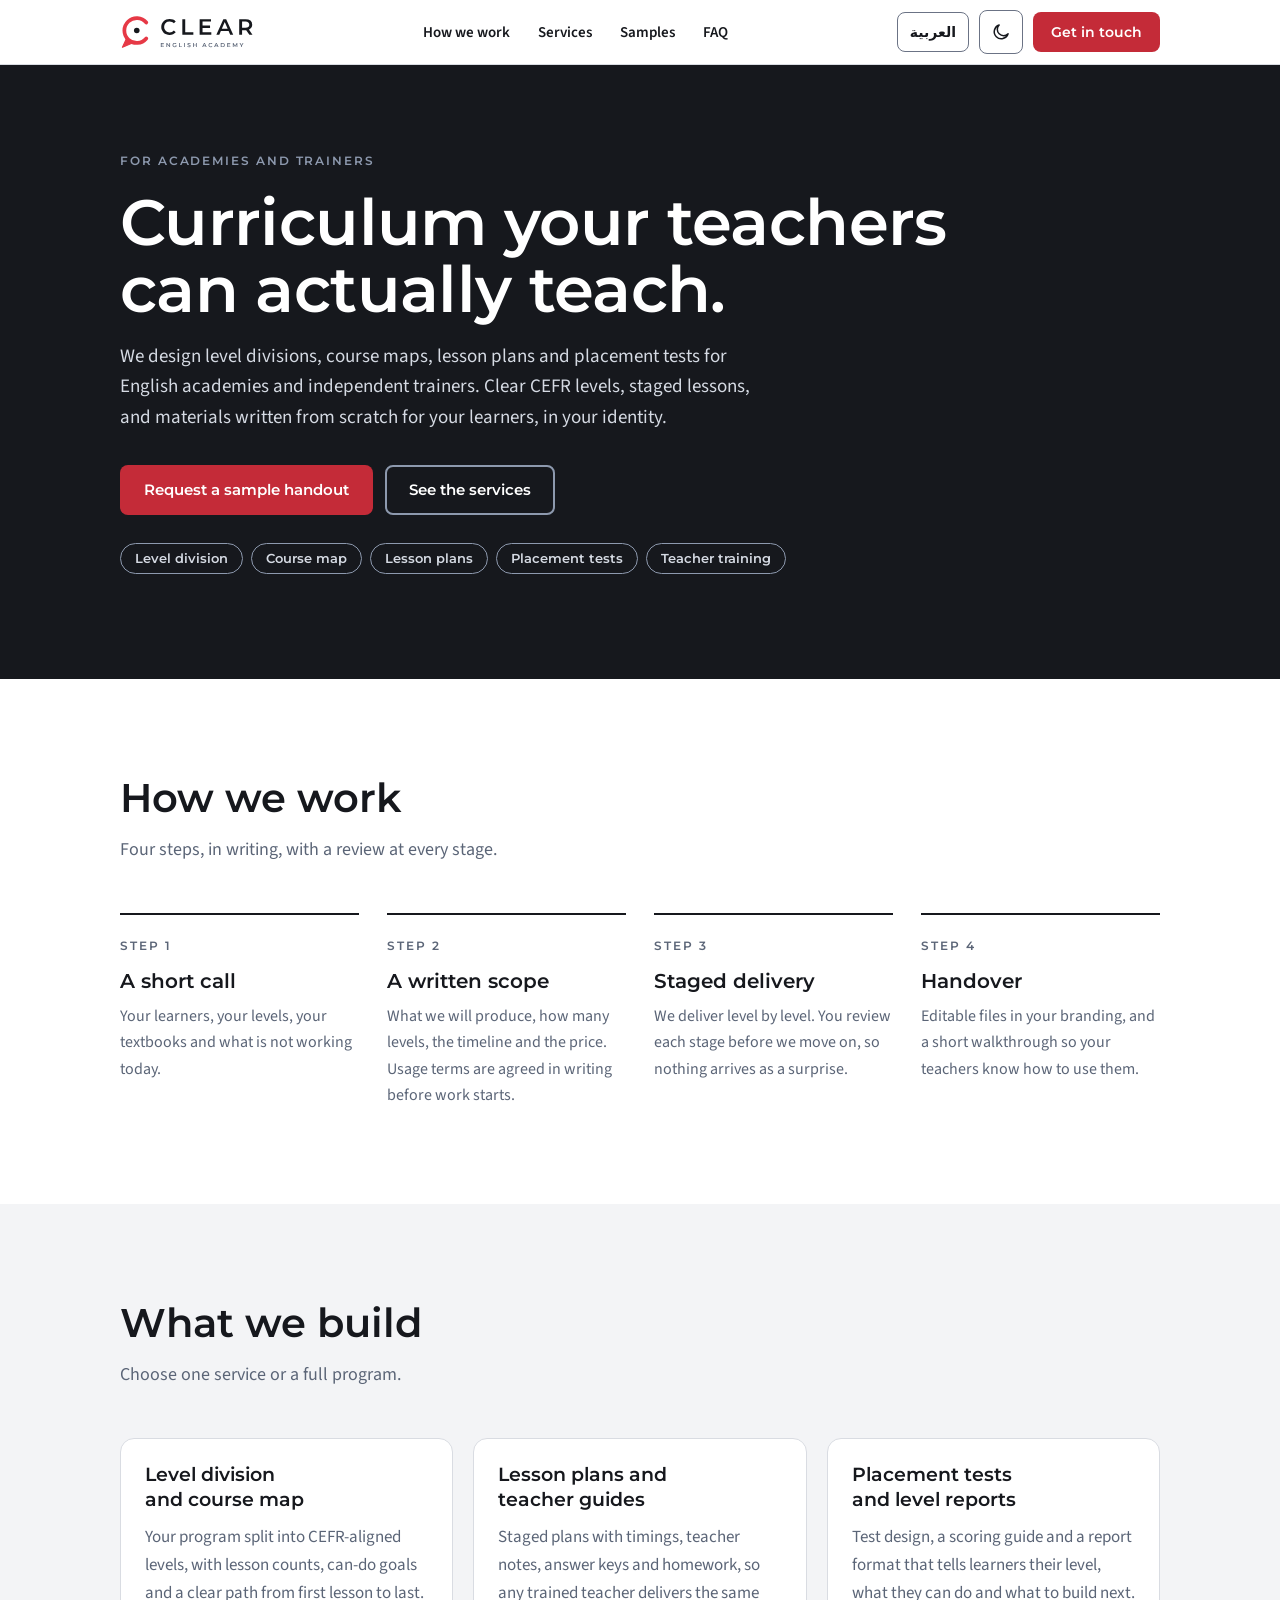
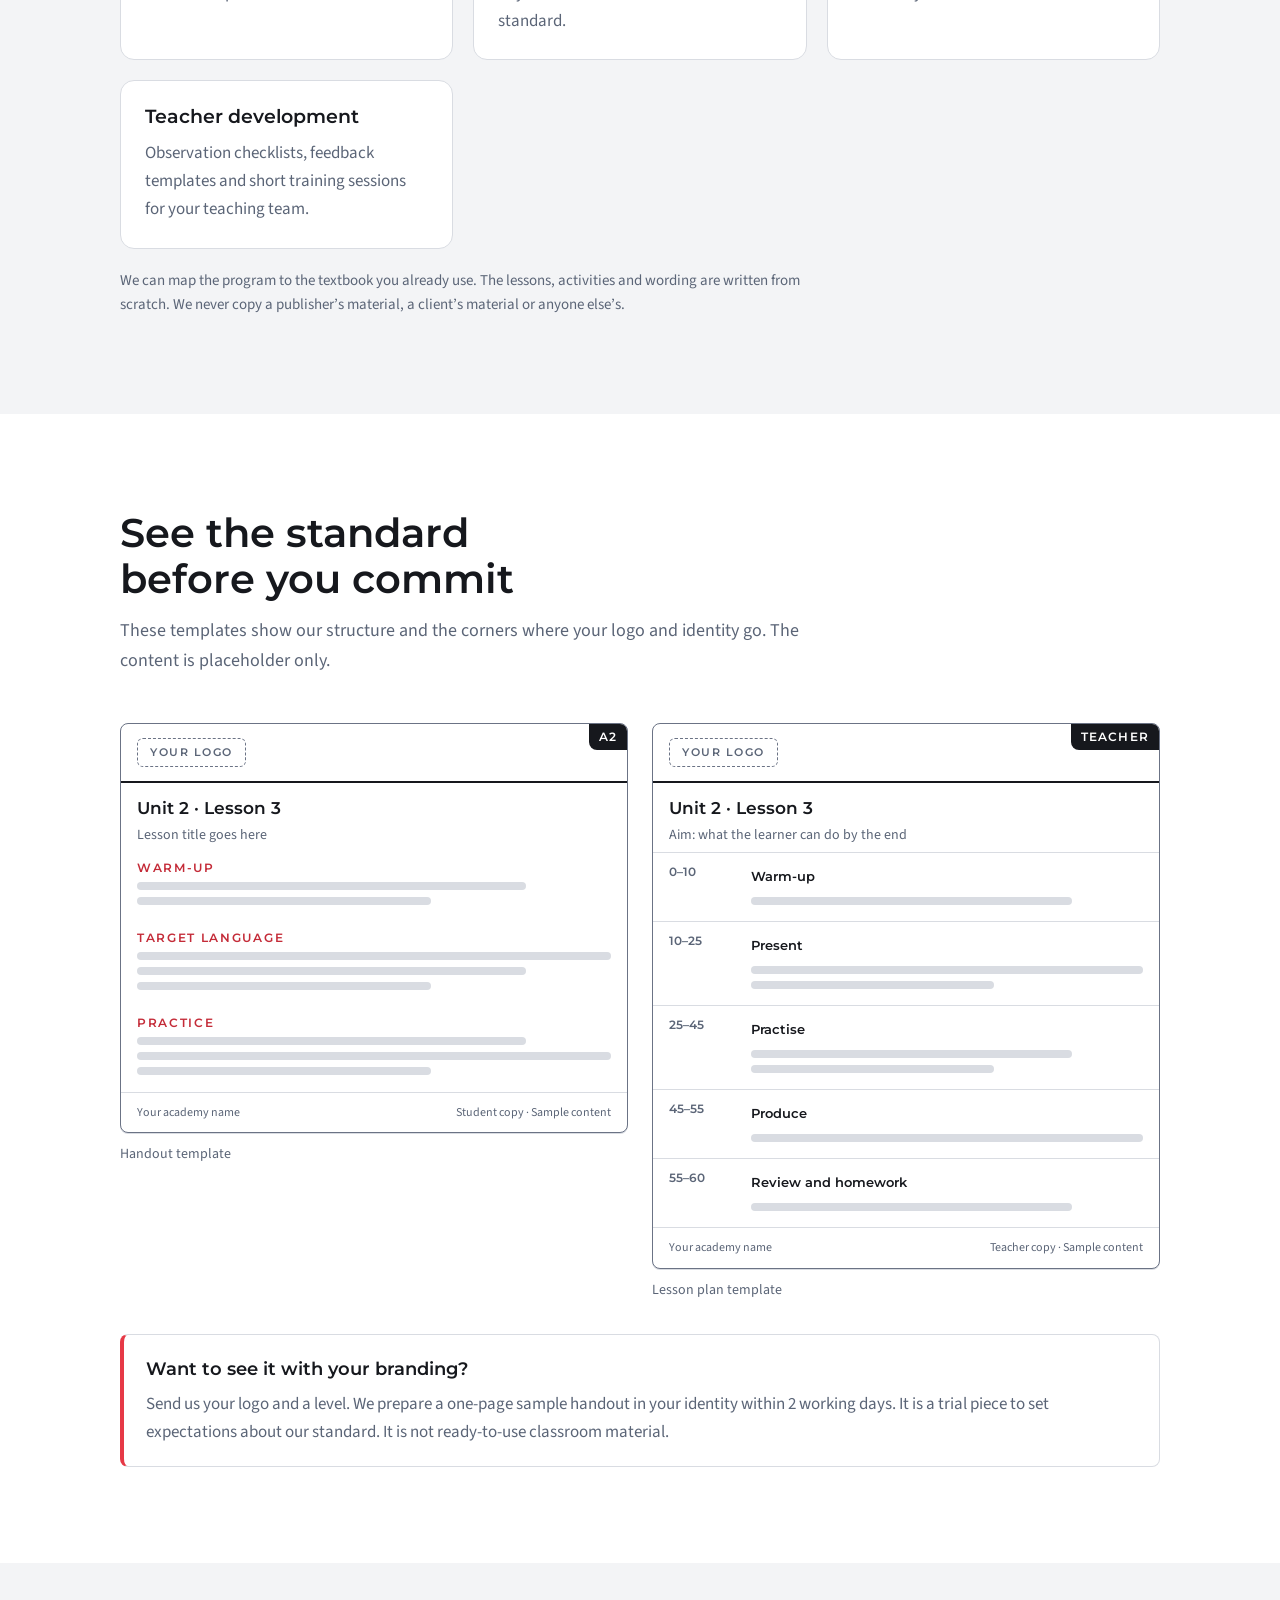
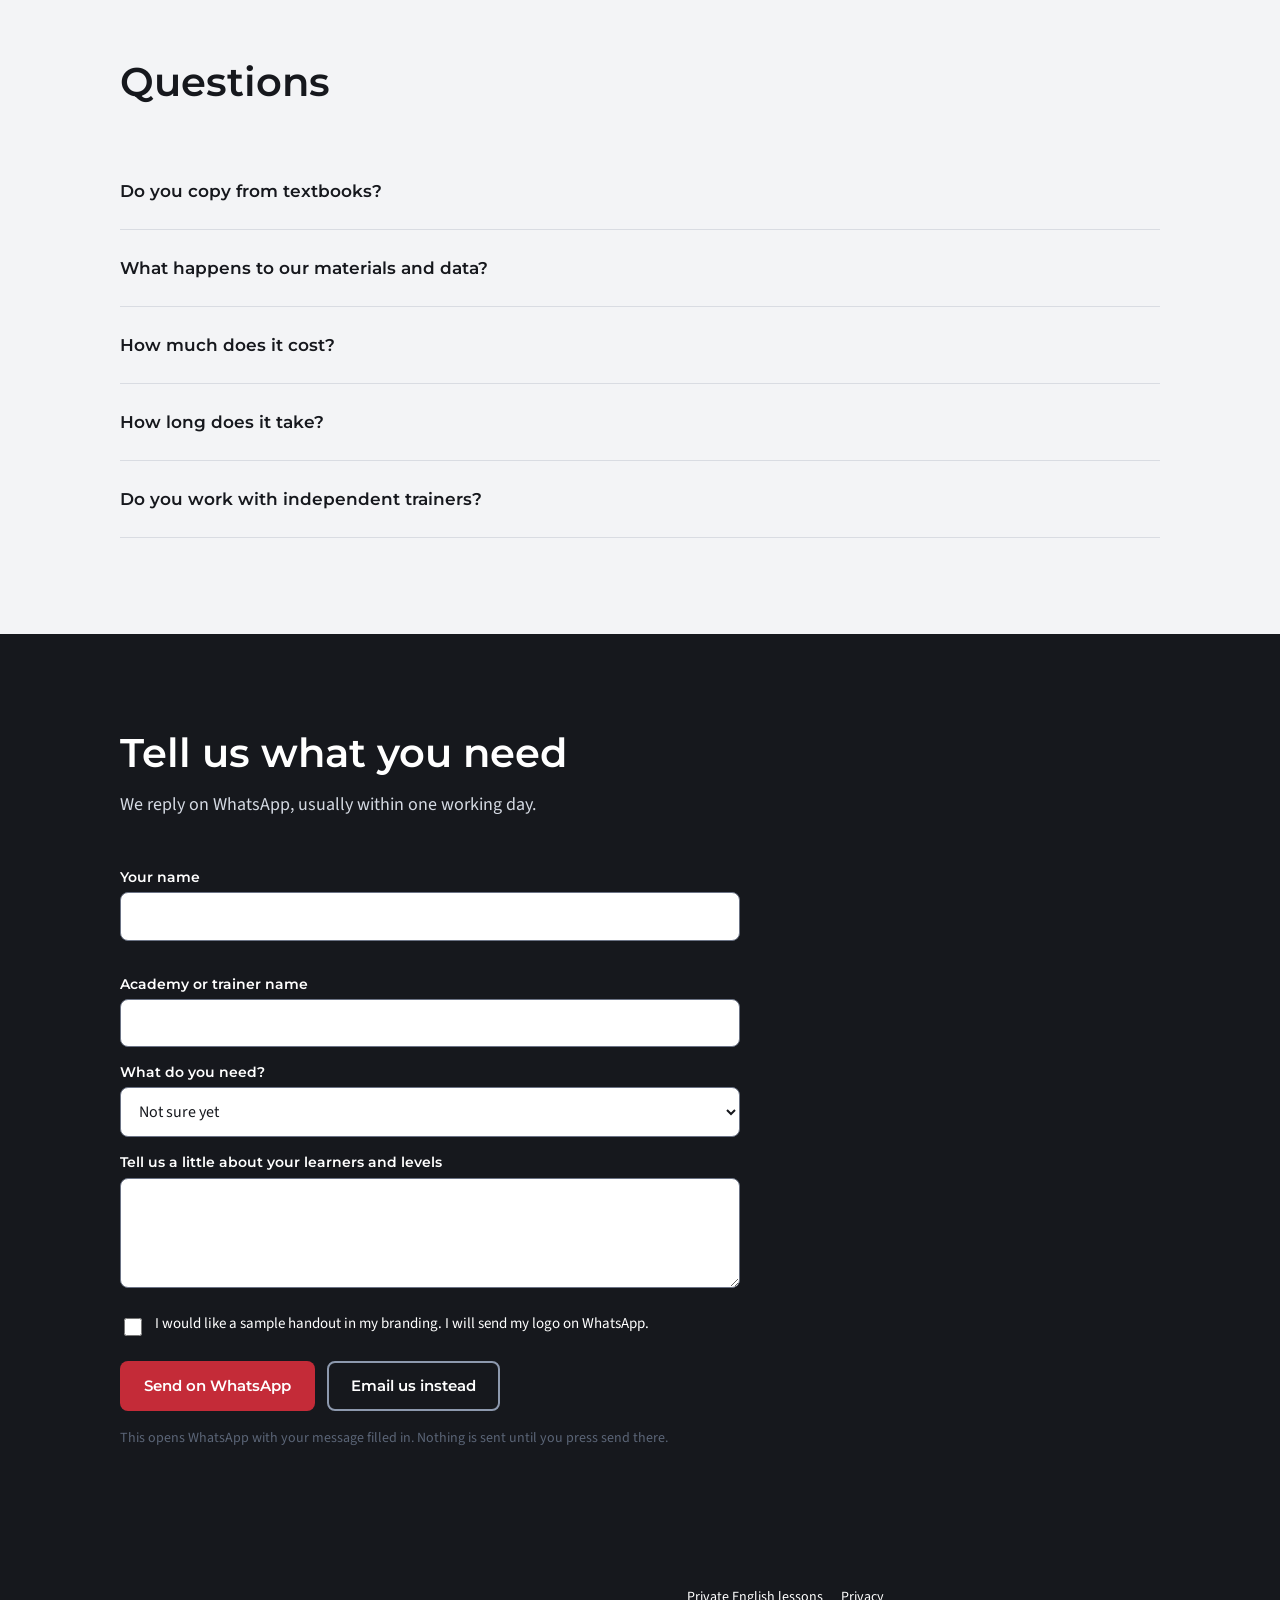
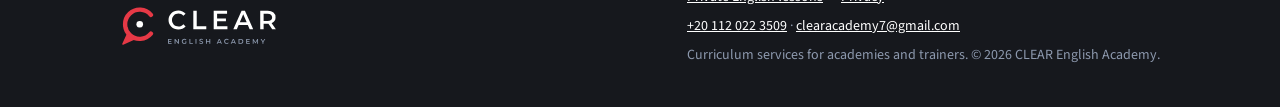
==== commit c18c9498: "Publish curriculum services pages (EN + AR), link from homepage, add sitemap, robots and canonical t" ====
--- a/public/academies/index.html
+++ b/public/academies/index.html
@@ -1,14 +1,16 @@
 <!doctype html>
-<html lang="en">
+<html lang="en" dir="ltr">
 <head>
 <meta charset="utf-8">
 <meta name="viewport" content="width=device-width,initial-scale=1,viewport-fit=cover">
-<meta name="robots" content="noindex,nofollow">
 <link rel="icon" href="data:image/svg+xml,%3Csvg xmlns='http://www.w3.org/2000/svg' viewBox='0 0 64 64'%3E%3Crect width='64' height='64' rx='14' fill='%2316181D'/%3E%3Cpath d='M44 20 A15 15 0 1 0 44 44' fill='none' stroke='%23E63946' stroke-width='6' stroke-linecap='round'/%3E%3Ccircle cx='32' cy='32' r='4' fill='%23fff'/%3E%3C/svg%3E">
 <title>CLEAR Curriculum Services</title>
 <meta name="description" content="Level divisions, course maps, lesson plans and placement tests for English academies and trainers.">
+<link rel="canonical" href="https://clearacademy.clearacademy7.workers.dev/academies/">
+<link rel="alternate" hreflang="en" href="https://clearacademy.clearacademy7.workers.dev/academies/"><link rel="alternate" hreflang="ar" href="https://clearacademy.clearacademy7.workers.dev/academies/ar/"><link rel="alternate" hreflang="x-default" href="https://clearacademy.clearacademy7.workers.dev/academies/">
+<meta property="og:type" content="website"><meta property="og:site_name" content="CLEAR English Academy"><meta property="og:title" content="CLEAR Curriculum Services"><meta property="og:description" content="Level divisions, course maps, lesson plans and placement tests for English academies and trainers."><meta property="og:url" content="https://clearacademy.clearacademy7.workers.dev/academies/">
 <link rel="preconnect" href="https://fonts.googleapis.com">
-<link href="https://fonts.googleapis.com/css2?family=Montserrat:wght@600&family=Source+Sans+3:wght@400;600&display=swap" rel="stylesheet">
+<link href="https://fonts.googleapis.com/css2?family=Montserrat:wght@600&family=Source+Sans+3:wght@400;600&family=Noto+Sans+Arabic:wght@400;600&display=swap" rel="stylesheet">
 <style>
 /* Layout concept: left-aligned single page. One night hero with a sample level report, then quiet light bands, a night booking band to close. */
 :root{
@@ -216,7 +218,6 @@
 .navr{display:flex;align-items:center;gap:10px}.tbtn{display:inline-grid;place-items:center;width:44px;height:44px;border-radius:var(--r-md);border:1.5px solid var(--line-strong);background:transparent;color:var(--ink);cursor:pointer}.tbtn:hover{border-color:var(--ink)}.tbtn svg{width:20px;height:20px;fill:none;stroke:currentColor;stroke-width:1.8;stroke-linecap:round;stroke-linejoin:round}
 .or{margin:4px 0 16px;color:var(--steel);font-size:15px}
 @media (prefers-reduced-motion:reduce){html{scroll-behavior:auto}*{transition:none!important}}
-
 /* academies page */
 .chips2{display:flex;flex-wrap:wrap;gap:8px;margin-top:28px;padding:0;list-style:none}
 .chips2 li{border:1px solid var(--steel);border-radius:999px;padding:6px 14px;font:600 13px/1.3 var(--font-display);color:#d5dae3}
@@ -258,6 +259,20 @@
 .cform .err{color:var(--action);font-size:14px;min-height:18px}
 .cform .acts2{display:flex;flex-wrap:wrap;gap:12px;align-items:center}
 .cform .hint2{font-size:14px;color:var(--ink-soft)}
+
+.lang{font:600 14px/1 var(--font-display);color:var(--ink);text-decoration:none;padding:10px 12px;border:1px solid var(--line-strong);border-radius:var(--r-md);min-height:40px;display:inline-flex;align-items:center}
+.lang:hover{border-color:var(--ink)}
+.navr{display:flex;align-items:center;gap:10px}
+
+.lang{font:600 14px/1 var(--font-display);color:var(--ink);text-decoration:none;padding:10px 12px;border:1px solid var(--line-strong);border-radius:var(--r-md);min-height:40px;display:inline-flex;align-items:center}
+.lang:hover{border-color:var(--ink)}
+.navr{display:flex;align-items:center;gap:10px}
+
+.lang{font:600 14px/1 var(--font-display);color:var(--ink);text-decoration:none;padding:10px 12px;border:1px solid var(--line-strong);border-radius:var(--r-md);min-height:40px;display:inline-flex;align-items:center}
+.lang:hover{border-color:var(--ink)}
+.navr{display:flex;align-items:center;gap:10px}
+@media (max-width:520px){.navr{gap:6px}.nav .btn{padding:9px 10px;font-size:13px}.lang{padding:9px 10px}.nav .wrap{gap:8px}}
+.row b{unicode-bidi:isolate;direction:ltr;text-align:start}
 </style>
 <script>(function(){var t='light';try{var v=localStorage.getItem('clear-theme');if(v==='dark'||v==='light')t=v;}catch(e){}document.documentElement.setAttribute('data-theme',t);})();</script>
 </head>
@@ -265,10 +280,8 @@
 <a class="skip" href="#main">Skip to content</a>
 <header class="nav"><div class="wrap">
   <a href="/" aria-label="CLEAR English Academy, home"><svg class="logo" xmlns="http://www.w3.org/2000/svg" viewBox="0 0 206 52" aria-hidden="true" focusable="false"><g transform="translate(-12.35 -3.8) scale(0.95)"><path d="M55.32 16.14 A20 20 0 1 0 55.32 41.86" fill="none" stroke="#E63946" stroke-width="6" stroke-linecap="round"/><path d="M23 43 L17 56 L33 49 Z" fill="#E63946" stroke="#E63946" stroke-width="2" stroke-linejoin="round"/><circle cx="40" cy="29" r="4.5" style="fill:var(--ink)"/></g><path d="M75.81 30.46Q73.09 30.46 70.76 29.56Q68.43 28.66 66.72 27.01Q65 25.36 64.05 23.12Q63.1 20.88 63.1 18.23Q63.1 15.57 64.05 13.33Q65 11.08 66.73 9.44Q68.47 7.79 70.78 6.89Q73.09 5.98 75.85 5.98Q78.77 5.98 81.18 6.99Q83.6 7.99 85.26 9.96L82.41 12.65Q81.12 11.25 79.52 10.56Q77.92 9.86 76.05 9.86Q74.18 9.86 72.63 10.47Q71.09 11.08 69.95 12.21Q68.81 13.33 68.18 14.86Q67.55 16.39 67.55 18.23Q67.55 20.06 68.18 21.59Q68.81 23.12 69.95 24.24Q71.09 25.36 72.63 25.98Q74.18 26.59 76.05 26.59Q77.92 26.59 79.52 25.89Q81.12 25.2 82.41 23.77L85.26 26.49Q83.6 28.43 81.18 29.45Q78.77 30.46 75.81 30.46Z M95.33 30.12V6.32H99.75V26.38H112.19V30.12Z M121.81 30.12V6.32H139.19V10.03H126.23V16.22H137.73V19.86H126.23V26.42H139.66V30.12Z M147.35 30.12 158.06 6.32H162.41L173.15 30.12H168.53L166.15 24.62H154.25L151.9 30.12ZM164.69 21.15 160.2 10.74 155.75 21.15Z M182.3 30.12V6.32H192.06Q196.82 6.32 199.52 8.57Q202.22 10.81 202.22 14.79Q202.22 17.41 201 19.3Q199.78 21.18 197.53 22.17Q197.36 22.27 197.16 22.34L202.63 30.12H197.87L193.01 23.16Q192.57 23.19 192.09 23.19H186.72V30.12ZM186.72 19.55H191.89Q194.81 19.55 196.29 18.29Q197.77 17.03 197.77 14.79Q197.77 12.51 196.29 11.29Q194.81 10.06 191.89 10.06H186.72Z" style="fill:var(--ink)"/><path d="M62.45 49.12V42.83H67.04V43.81H63.62V45.44H66.66V46.41H63.62V48.14H67.17V49.12Z M71 49.12V42.83H71.96L75.43 47.09V42.83H76.59V49.12H75.63L72.16 44.86V49.12Z M83.75 49.22Q83.01 49.22 82.39 48.98Q81.78 48.74 81.32 48.3Q80.86 47.87 80.61 47.27Q80.36 46.68 80.36 45.98Q80.36 45.27 80.61 44.68Q80.86 44.09 81.32 43.65Q81.79 43.21 82.41 42.97Q83.03 42.73 83.77 42.73Q84.57 42.73 85.21 43Q85.85 43.26 86.3 43.76L85.56 44.48Q85.19 44.11 84.76 43.94Q84.33 43.76 83.82 43.76Q83.33 43.76 82.9 43.92Q82.48 44.09 82.17 44.38Q81.87 44.68 81.7 45.08Q81.53 45.49 81.53 45.98Q81.53 46.45 81.7 46.86Q81.87 47.26 82.17 47.56Q82.48 47.87 82.89 48.03Q83.31 48.19 83.81 48.19Q84.28 48.19 84.72 48.04Q84.92 47.97 85.11 47.87V45.9H86.21V48.41Q85.72 48.81 85.07 49.01Q84.41 49.22 83.75 49.22Z M90.27 49.12V42.83H91.44V48.13H94.74V49.12Z M98.19 49.12V42.83H99.36V49.12Z M105.53 49.22Q104.79 49.22 104.12 49Q103.44 48.79 103.05 48.46L103.45 47.55Q103.83 47.85 104.39 48.05Q104.94 48.24 105.53 48.24Q106.02 48.24 106.33 48.14Q106.64 48.03 106.78 47.84Q106.92 47.66 106.92 47.42Q106.92 47.14 106.72 46.96Q106.51 46.78 106.18 46.68Q105.85 46.58 105.45 46.49Q105.05 46.4 104.65 46.28Q104.25 46.16 103.92 45.96Q103.59 45.77 103.39 45.44Q103.18 45.12 103.18 44.62Q103.18 44.1 103.45 43.68Q103.73 43.25 104.29 42.99Q104.85 42.73 105.72 42.73Q106.28 42.73 106.84 42.88Q107.4 43.02 107.81 43.29L107.45 44.2Q107.02 43.95 106.57 43.83Q106.12 43.71 105.71 43.71Q105.22 43.71 104.92 43.82Q104.62 43.94 104.48 44.13Q104.34 44.32 104.34 44.56Q104.34 44.85 104.54 45.03Q104.75 45.2 105.07 45.3Q105.4 45.4 105.81 45.49Q106.21 45.59 106.61 45.7Q107.01 45.82 107.34 46.01Q107.67 46.2 107.87 46.52Q108.08 46.85 108.08 47.34Q108.08 47.85 107.8 48.27Q107.53 48.7 106.96 48.96Q106.39 49.22 105.53 49.22Z M116.19 49.12V46.42H112.93V49.12H111.76V42.83H112.93V45.43H116.19V42.83H117.36V49.12Z M125.68 49.12 128.52 42.83H129.67L132.51 49.12H131.29L130.66 47.67H127.51L126.89 49.12ZM130.27 46.75 129.08 43.99 127.9 46.75Z M138.75 49.22Q138.03 49.22 137.41 48.98Q136.8 48.74 136.34 48.3Q135.89 47.87 135.63 47.27Q135.38 46.68 135.38 45.98Q135.38 45.27 135.63 44.68Q135.89 44.09 136.35 43.65Q136.8 43.21 137.42 42.97Q138.03 42.73 138.76 42.73Q139.53 42.73 140.17 43Q140.81 43.27 141.25 43.79L140.49 44.5Q140.15 44.13 139.73 43.95Q139.31 43.76 138.81 43.76Q138.32 43.76 137.91 43.92Q137.5 44.09 137.2 44.38Q136.89 44.68 136.73 45.08Q136.56 45.49 136.56 45.98Q136.56 46.46 136.73 46.87Q136.89 47.27 137.2 47.57Q137.5 47.87 137.91 48.03Q138.32 48.19 138.81 48.19Q139.31 48.19 139.73 48Q140.15 47.82 140.49 47.44L141.25 48.16Q140.81 48.67 140.17 48.95Q139.53 49.22 138.75 49.22Z M143.92 49.12 146.76 42.83H147.91L150.75 49.12H149.53L148.9 47.67H145.75L145.13 49.12ZM148.51 46.75 147.33 43.99 146.15 46.75Z M154.08 49.12V42.83H156.83Q157.86 42.83 158.63 43.22Q159.4 43.62 159.84 44.32Q160.27 45.02 160.27 45.98Q160.27 46.92 159.84 47.63Q159.4 48.33 158.63 48.73Q157.86 49.12 156.83 49.12ZM155.25 48.13H156.78Q157.48 48.13 158 47.86Q158.52 47.59 158.8 47.11Q159.09 46.62 159.09 45.98Q159.09 45.32 158.8 44.84Q158.52 44.36 158 44.09Q157.48 43.81 156.78 43.81H155.25Z M164.03 49.12V42.83H168.63V43.81H165.2V45.44H168.24V46.41H165.2V48.14H168.75V49.12Z M172.58 49.12V42.83H173.54L176.04 47L178.5 42.83H179.46L179.47 49.12H178.37L178.36 44.95L176.29 48.41H175.77L173.7 45V49.12Z M185.24 49.12V46.92L182.77 42.83H184.02L185.86 45.89L187.73 42.83H188.88L186.41 46.9V49.12Z" style="fill:var(--ink-soft)"/></svg></a>
-  <nav aria-label="Main"><ul>
-    <li><a href="#how">How we work</a></li><li><a href="#services">Services</a></li><li><a href="#samples">Samples</a></li><li><a href="#faq">FAQ</a></li>
-  </ul></nav>
-  <div class="navr"><button class="tbtn" id="themeBtn" type="button" aria-label="Switch to dark mode" title="Switch to dark mode"></button><a class="btn btn-primary" href="#contact">Get in touch</a></div>
+  <nav aria-label="Main"><ul><li><a href="#how">How we work</a></li><li><a href="#services">Services</a></li><li><a href="#samples">Samples</a></li><li><a href="#faq">FAQ</a></li></ul></nav>
+  <div class="navr"><a class="lang" href="/academies/ar/" lang="ar" hreflang="ar" aria-label="Arabic version">العربية</a><button class="tbtn" id="themeBtn" type="button" aria-label="Switch to dark mode" title="Switch to dark mode"></button><a class="btn btn-primary" href="#contact">Get in touch</a></div>
 </div></header>
 
 <main id="main">
@@ -282,22 +295,12 @@
 
 <section id="how"><div class="wrap">
   <div class="head"><h2>How we work</h2><p>Four steps, in writing, with a review at every stage.</p></div>
-  <div class="steps">
-    <div class="step"><span class="label">Step 1</span><h3>A short call</h3><p>Your learners, your levels, your textbooks and what is not working today.</p></div>
-    <div class="step"><span class="label">Step 2</span><h3>A written scope</h3><p>What we will produce, how many levels, the timeline and the price. Usage terms are agreed in writing before work starts.</p></div>
-    <div class="step"><span class="label">Step 3</span><h3>Staged delivery</h3><p>We deliver level by level. You review each stage before we move on, so nothing arrives as a surprise.</p></div>
-    <div class="step"><span class="label">Step 4</span><h3>Handover</h3><p>Editable files in your branding, and a short walkthrough so your teachers know how to use them.</p></div>
-  </div>
+  <div class="steps"><div class="step"><span class="label">Step 1</span><h3>A short call</h3><p>Your learners, your levels, your textbooks and what is not working today.</p></div><div class="step"><span class="label">Step 2</span><h3>A written scope</h3><p>What we will produce, how many levels, the timeline and the price. Usage terms are agreed in writing before work starts.</p></div><div class="step"><span class="label">Step 3</span><h3>Staged delivery</h3><p>We deliver level by level. You review each stage before we move on, so nothing arrives as a surprise.</p></div><div class="step"><span class="label">Step 4</span><h3>Handover</h3><p>Editable files in your branding, and a short walkthrough so your teachers know how to use them.</p></div></div>
 </div></section>
 
 <section class="soft" id="services"><div class="wrap">
   <div class="head"><h2>What we build</h2><p>Choose one service or a full program.</p></div>
-  <div class="sgrid">
-    <article class="scard"><h3>Level division and course map</h3><p>Your program split into CEFR-aligned levels, with lesson counts, can-do goals and a clear path from first lesson to last.</p></article>
-    <article class="scard"><h3>Lesson plans and teacher guides</h3><p>Staged plans with timings, teacher notes, answer keys and homework, so any trained teacher delivers the same standard.</p></article>
-    <article class="scard"><h3>Placement tests and level reports</h3><p>Test design, a scoring guide and a report format that tells learners their level, what they can do and what to build next.</p></article>
-    <article class="scard"><h3>Teacher development</h3><p>Observation checklists, feedback templates and short training sessions for your teaching team.</p></article>
-  </div>
+  <div class="sgrid"><article class="scard"><h3>Level division and course map</h3><p>Your program split into CEFR-aligned levels, with lesson counts, can-do goals and a clear path from first lesson to last.</p></article><article class="scard"><h3>Lesson plans and teacher guides</h3><p>Staged plans with timings, teacher notes, answer keys and homework, so any trained teacher delivers the same standard.</p></article><article class="scard"><h3>Placement tests and level reports</h3><p>Test design, a scoring guide and a report format that tells learners their level, what they can do and what to build next.</p></article><article class="scard"><h3>Teacher development</h3><p>Observation checklists, feedback templates and short training sessions for your teaching team.</p></article></div>
   <p class="fine2">We can map the program to the textbook you already use. The lessons, activities and wording are written from scratch. We never copy a publisher&rsquo;s material, a client&rsquo;s material or anyone else&rsquo;s.</p>
 </div></section>
 
@@ -309,9 +312,7 @@
         <span class="corner">A2</span>
         <div class="band"><span class="logoph">YOUR LOGO</span></div>
         <div class="ttl"><b>Unit 2 &middot; Lesson 3</b><span>Lesson title goes here</span></div>
-        <div class="blk"><h4>Warm-up</h4><div class="ln m"></div><div class="ln s"></div></div>
-        <div class="blk"><h4>Target language</h4><div class="ln"></div><div class="ln m"></div><div class="ln s"></div></div>
-        <div class="blk"><h4>Practice</h4><div class="ln m"></div><div class="ln"></div><div class="ln s"></div></div>
+        <div class="blk"><h4>Warm-up</h4><div class="ln m"></div><div class="ln s"></div></div><div class="blk"><h4>Target language</h4><div class="ln"></div><div class="ln m"></div><div class="ln s"></div></div><div class="blk"><h4>Practice</h4><div class="ln m"></div><div class="ln"></div><div class="ln s"></div></div>
         <div class="foot"><span>Your academy name</span><span>Student copy &middot; Sample content</span></div>
       </div>
       <figcaption class="tcap">Handout template</figcaption>
@@ -321,11 +322,7 @@
         <span class="corner">TEACHER</span>
         <div class="band"><span class="logoph">YOUR LOGO</span></div>
         <div class="ttl"><b>Unit 2 &middot; Lesson 3</b><span>Aim: what the learner can do by the end</span></div>
-        <div class="row"><b>0&ndash;10</b><div><em>Warm-up</em><div class="ln m"></div></div></div>
-        <div class="row"><b>10&ndash;25</b><div><em>Present</em><div class="ln"></div><div class="ln s"></div></div></div>
-        <div class="row"><b>25&ndash;45</b><div><em>Practise</em><div class="ln m"></div><div class="ln s"></div></div></div>
-        <div class="row"><b>45&ndash;55</b><div><em>Produce</em><div class="ln"></div></div></div>
-        <div class="row"><b>55&ndash;60</b><div><em>Review and homework</em><div class="ln m"></div></div></div>
+        <div class="row"><b dir="ltr">0&ndash;10</b><div><em>Warm-up</em><div class="ln m"></div></div></div><div class="row"><b dir="ltr">10&ndash;25</b><div><em>Present</em><div class="ln"></div><div class="ln s"></div></div></div><div class="row"><b dir="ltr">25&ndash;45</b><div><em>Practise</em><div class="ln m"></div><div class="ln s"></div></div></div><div class="row"><b dir="ltr">45&ndash;55</b><div><em>Produce</em><div class="ln"></div></div></div><div class="row"><b dir="ltr">55&ndash;60</b><div><em>Review and homework</em><div class="ln m"></div></div></div>
         <div class="foot"><span>Your academy name</span><span>Teacher copy &middot; Sample content</span></div>
       </div>
       <figcaption class="tcap">Lesson plan template</figcaption>
@@ -336,13 +333,7 @@
 
 <section class="soft" id="faq"><div class="wrap">
   <div class="head"><h2>Questions</h2></div>
-  <div class="faq2">
-    <details><summary>Do you copy from textbooks?</summary><p>No. We can map your program to the topics and levels of the book you already use, but we write the lessons, activities and wording ourselves.</p></details>
-    <details><summary>What happens to our materials and data?</summary><p>They stay confidential. We never reuse one client&rsquo;s material for another, and we never show a client&rsquo;s work in our portfolio without their written permission. Our sample templates use placeholder content only.</p></details>
-    <details><summary>How much does it cost?</summary><p>We quote after a short call, because the scope differs: one level, a full program or a placement test. The written scope states the price before any work starts.</p></details>
-    <details><summary>How long does it take?</summary><p>It depends on the scope. The written scope gives a timeline, and we deliver level by level so you can start using finished levels while we build the next. A sample handout takes 2 working days.</p></details>
-    <details><summary>Do you work with independent trainers?</summary><p>Yes. If you teach privately, we can build your level map, lesson plans or placement test in the same way.</p></details>
-  </div>
+  <div class="faq2"><details><summary>Do you copy from textbooks?</summary><p>No. We can map your program to the topics and levels of the book you already use, but we write the lessons, activities and wording ourselves.</p></details><details><summary>What happens to our materials and data?</summary><p>They stay confidential. We never reuse one client&rsquo;s material for another, and we never show a client&rsquo;s work in our portfolio without their written permission. Our sample templates use placeholder content only.</p></details><details><summary>How much does it cost?</summary><p>We quote after a short call, because the scope differs: one level, a full program or a placement test. The written scope states the price before any work starts.</p></details><details><summary>How long does it take?</summary><p>It depends on the scope. The written scope gives a timeline, and we deliver level by level so you can start using finished levels while we build the next. A sample handout takes 2 working days.</p></details><details><summary>Do you work with independent trainers?</summary><p>Yes. If you teach privately, we can build your level map, lesson plans or placement test in the same way.</p></details></div>
 </div></section>
 
 <section class="night" id="contact"><div class="wrap">
@@ -350,10 +341,10 @@
   <form class="cform" id="cform" novalidate>
     <div><label for="cName">Your name</label><input id="cName" type="text" autocomplete="name" required><div class="err" id="nameErr" role="alert"></div></div>
     <div><label for="cOrg">Academy or trainer name</label><input id="cOrg" type="text" autocomplete="organization"></div>
-    <div><label for="cNeed">What do you need?</label><select id="cNeed"><option value="">Not sure yet</option><option>Level division and course map</option><option>Lesson plans and teacher guides</option><option>Placement test and level reports</option><option>Teacher development</option><option>A full program</option></select></div>
+    <div><label for="cNeed">What do you need?</label><select id="cNeed"><option value="">Not sure yet</option><option value="Level division and course map">Level division and course map</option><option value="Lesson plans and teacher guides">Lesson plans and teacher guides</option><option value="Placement test and level reports">Placement test and level reports</option><option value="Teacher development">Teacher development</option><option value="A full program">A full program</option></select></div>
     <div><label for="cMsg">Tell us a little about your learners and levels</label><textarea id="cMsg"></textarea></div>
     <label class="ck" for="cSample"><input id="cSample" type="checkbox"><span>I would like a sample handout in my branding. I will send my logo on WhatsApp.</span></label>
-    <div class="acts2"><button class="btn btn-primary" type="submit">Send on WhatsApp</button><a class="btn btn-secondary" id="mailBtn" href="mailto:clearacademy7@gmail.com?subject=Curriculum%20services">Email us instead</a></div>
+    <div class="acts2"><button class="btn btn-primary" type="submit">Send on WhatsApp</button><a class="btn btn-secondary" id="mailBtn" href="mailto:clearacademy7@gmail.com">Email us instead</a></div>
     <p class="hint2">This opens WhatsApp with your message filled in. Nothing is sent until you press send there.</p>
   </form>
 </div></section>
@@ -361,33 +352,34 @@
 
 <footer class="night"><div class="wrap">
   <svg xmlns="http://www.w3.org/2000/svg" viewBox="0 0 206 52" aria-hidden="true" focusable="false"><g transform="translate(-12.35 -3.8) scale(0.95)"><path d="M55.32 16.14 A20 20 0 1 0 55.32 41.86" fill="none" stroke="#E63946" stroke-width="6" stroke-linecap="round"/><path d="M23 43 L17 56 L33 49 Z" fill="#E63946" stroke="#E63946" stroke-width="2" stroke-linejoin="round"/><circle cx="40" cy="29" r="4.5" fill="#FFFFFF"/></g><path d="M75.81 30.46Q73.09 30.46 70.76 29.56Q68.43 28.66 66.72 27.01Q65 25.36 64.05 23.12Q63.1 20.88 63.1 18.23Q63.1 15.57 64.05 13.33Q65 11.08 66.73 9.44Q68.47 7.79 70.78 6.89Q73.09 5.98 75.85 5.98Q78.77 5.98 81.18 6.99Q83.6 7.99 85.26 9.96L82.41 12.65Q81.12 11.25 79.52 10.56Q77.92 9.86 76.05 9.86Q74.18 9.86 72.63 10.47Q71.09 11.08 69.95 12.21Q68.81 13.33 68.18 14.86Q67.55 16.39 67.55 18.23Q67.55 20.06 68.18 21.59Q68.81 23.12 69.95 24.24Q71.09 25.36 72.63 25.98Q74.18 26.59 76.05 26.59Q77.92 26.59 79.52 25.89Q81.12 25.2 82.41 23.77L85.26 26.49Q83.6 28.43 81.18 29.45Q78.77 30.46 75.81 30.46Z M95.33 30.12V6.32H99.75V26.38H112.19V30.12Z M121.81 30.12V6.32H139.19V10.03H126.23V16.22H137.73V19.86H126.23V26.42H139.66V30.12Z M147.35 30.12 158.06 6.32H162.41L173.15 30.12H168.53L166.15 24.62H154.25L151.9 30.12ZM164.69 21.15 160.2 10.74 155.75 21.15Z M182.3 30.12V6.32H192.06Q196.82 6.32 199.52 8.57Q202.22 10.81 202.22 14.79Q202.22 17.41 201 19.3Q199.78 21.18 197.53 22.17Q197.36 22.27 197.16 22.34L202.63 30.12H197.87L193.01 23.16Q192.57 23.19 192.09 23.19H186.72V30.12ZM186.72 19.55H191.89Q194.81 19.55 196.29 18.29Q197.77 17.03 197.77 14.79Q197.77 12.51 196.29 11.29Q194.81 10.06 191.89 10.06H186.72Z" fill="#FFFFFF"/><path d="M62.45 49.12V42.83H67.04V43.81H63.62V45.44H66.66V46.41H63.62V48.14H67.17V49.12Z M71 49.12V42.83H71.96L75.43 47.09V42.83H76.59V49.12H75.63L72.16 44.86V49.12Z M83.75 49.22Q83.01 49.22 82.39 48.98Q81.78 48.74 81.32 48.3Q80.86 47.87 80.61 47.27Q80.36 46.68 80.36 45.98Q80.36 45.27 80.61 44.68Q80.86 44.09 81.32 43.65Q81.79 43.21 82.41 42.97Q83.03 42.73 83.77 42.73Q84.57 42.73 85.21 43Q85.85 43.26 86.3 43.76L85.56 44.48Q85.19 44.11 84.76 43.94Q84.33 43.76 83.82 43.76Q83.33 43.76 82.9 43.92Q82.48 44.09 82.17 44.38Q81.87 44.68 81.7 45.08Q81.53 45.49 81.53 45.98Q81.53 46.45 81.7 46.86Q81.87 47.26 82.17 47.56Q82.48 47.87 82.89 48.03Q83.31 48.19 83.81 48.19Q84.28 48.19 84.72 48.04Q84.92 47.97 85.11 47.87V45.9H86.21V48.41Q85.72 48.81 85.07 49.01Q84.41 49.22 83.75 49.22Z M90.27 49.12V42.83H91.44V48.13H94.74V49.12Z M98.19 49.12V42.83H99.36V49.12Z M105.53 49.22Q104.79 49.22 104.12 49Q103.44 48.79 103.05 48.46L103.45 47.55Q103.83 47.85 104.39 48.05Q104.94 48.24 105.53 48.24Q106.02 48.24 106.33 48.14Q106.64 48.03 106.78 47.84Q106.92 47.66 106.92 47.42Q106.92 47.14 106.72 46.96Q106.51 46.78 106.18 46.68Q105.85 46.58 105.45 46.49Q105.05 46.4 104.65 46.28Q104.25 46.16 103.92 45.96Q103.59 45.77 103.39 45.44Q103.18 45.12 103.18 44.62Q103.18 44.1 103.45 43.68Q103.73 43.25 104.29 42.99Q104.85 42.73 105.72 42.73Q106.28 42.73 106.84 42.88Q107.4 43.02 107.81 43.29L107.45 44.2Q107.02 43.95 106.57 43.83Q106.12 43.71 105.71 43.71Q105.22 43.71 104.92 43.82Q104.62 43.94 104.48 44.13Q104.34 44.32 104.34 44.56Q104.34 44.85 104.54 45.03Q104.75 45.2 105.07 45.3Q105.4 45.4 105.81 45.49Q106.21 45.59 106.61 45.7Q107.01 45.82 107.34 46.01Q107.67 46.2 107.87 46.52Q108.08 46.85 108.08 47.34Q108.08 47.85 107.8 48.27Q107.53 48.7 106.96 48.96Q106.39 49.22 105.53 49.22Z M116.19 49.12V46.42H112.93V49.12H111.76V42.83H112.93V45.43H116.19V42.83H117.36V49.12Z M125.68 49.12 128.52 42.83H129.67L132.51 49.12H131.29L130.66 47.67H127.51L126.89 49.12ZM130.27 46.75 129.08 43.99 127.9 46.75Z M138.75 49.22Q138.03 49.22 137.41 48.98Q136.8 48.74 136.34 48.3Q135.89 47.87 135.63 47.27Q135.38 46.68 135.38 45.98Q135.38 45.27 135.63 44.68Q135.89 44.09 136.35 43.65Q136.8 43.21 137.42 42.97Q138.03 42.73 138.76 42.73Q139.53 42.73 140.17 43Q140.81 43.27 141.25 43.79L140.49 44.5Q140.15 44.13 139.73 43.95Q139.31 43.76 138.81 43.76Q138.32 43.76 137.91 43.92Q137.5 44.09 137.2 44.38Q136.89 44.68 136.73 45.08Q136.56 45.49 136.56 45.98Q136.56 46.46 136.73 46.87Q136.89 47.27 137.2 47.57Q137.5 47.87 137.91 48.03Q138.32 48.19 138.81 48.19Q139.31 48.19 139.73 48Q140.15 47.82 140.49 47.44L141.25 48.16Q140.81 48.67 140.17 48.95Q139.53 49.22 138.75 49.22Z M143.92 49.12 146.76 42.83H147.91L150.75 49.12H149.53L148.9 47.67H145.75L145.13 49.12ZM148.51 46.75 147.33 43.99 146.15 46.75Z M154.08 49.12V42.83H156.83Q157.86 42.83 158.63 43.22Q159.4 43.62 159.84 44.32Q160.27 45.02 160.27 45.98Q160.27 46.92 159.84 47.63Q159.4 48.33 158.63 48.73Q157.86 49.12 156.83 49.12ZM155.25 48.13H156.78Q157.48 48.13 158 47.86Q158.52 47.59 158.8 47.11Q159.09 46.62 159.09 45.98Q159.09 45.32 158.8 44.84Q158.52 44.36 158 44.09Q157.48 43.81 156.78 43.81H155.25Z M164.03 49.12V42.83H168.63V43.81H165.2V45.44H168.24V46.41H165.2V48.14H168.75V49.12Z M172.58 49.12V42.83H173.54L176.04 47L178.5 42.83H179.46L179.47 49.12H178.37L178.36 44.95L176.29 48.41H175.77L173.7 45V49.12Z M185.24 49.12V46.92L182.77 42.83H184.02L185.86 45.89L187.73 42.83H188.88L186.41 46.9V49.12Z" fill="#8D99AE"/></svg>
-  <div class="fcol"><p class="flinks"><a href="/">Private English lessons</a><a href="/#terms-privacy">Privacy</a></p><p><a href="https://wa.me/201120223509" target="_blank" rel="noopener">+20 112 022 3509</a> &middot; <a href="mailto:clearacademy7@gmail.com">clearacademy7@gmail.com</a></p><p>Curriculum services for academies and trainers. &copy; 2026 CLEAR English Academy.</p></div>
+  <div class="fcol"><p class="flinks"><a href="/">Private English lessons</a><a href="/#terms-privacy">Privacy</a></p><p><a href="https://wa.me/201120223509" target="_blank" rel="noopener" dir="ltr">+20 112 022 3509</a> &middot; <a href="mailto:clearacademy7@gmail.com">clearacademy7@gmail.com</a></p><p>Curriculum services for academies and trainers. &copy; 2026 CLEAR English Academy.</p></div>
 </div></footer>
 
 <script>
 (function(){
+  var DARK="Switch to dark mode", LIGHT="Switch to light mode", ERR="Please tell us your name.", SUBJ="Curriculum services", WA=["Hello, I would like to talk about curriculum services with CLEAR English Academy.", "Name: ", "Academy or trainer: ", "I need: ", "About my learners and levels: ", "I would like a sample handout in my branding. I will send my logo here."];
   var themeBtn=document.getElementById('themeBtn');
   var SUN='<svg viewBox="0 0 24 24" aria-hidden="true"><circle cx="12" cy="12" r="4"/><path d="M12 2v2M12 20v2M4.9 4.9l1.4 1.4M17.7 17.7l1.4 1.4M2 12h2M20 12h2M4.9 19.1l1.4-1.4M17.7 6.3l1.4-1.4"/></svg>';
   var MOON='<svg viewBox="0 0 24 24" aria-hidden="true"><path d="M20.5 14.2A8.5 8.5 0 1 1 9.8 3.5a6.8 6.8 0 0 0 10.7 10.7z"/></svg>';
-  function paint(){var dark=document.documentElement.getAttribute('data-theme')==='dark';themeBtn.innerHTML=dark?SUN:MOON;var l=dark?'Switch to light mode':'Switch to dark mode';themeBtn.setAttribute('aria-label',l);themeBtn.title=l;}
+  function paint(){var dark=document.documentElement.getAttribute('data-theme')==='dark';themeBtn.innerHTML=dark?SUN:MOON;var l=dark?LIGHT:DARK;themeBtn.setAttribute('aria-label',l);themeBtn.title=l;}
   themeBtn.addEventListener('click',function(){var n=document.documentElement.getAttribute('data-theme')==='dark'?'light':'dark';document.documentElement.setAttribute('data-theme',n);try{localStorage.setItem('clear-theme',n);}catch(e){}paint();});
   paint();
   var f=document.getElementById('cform'), nameEl=document.getElementById('cName'), err=document.getElementById('nameErr');
   function text(){
     var v=function(id){return document.getElementById(id).value.trim();};
-    var L=['Hello, I would like to talk about curriculum services with CLEAR English Academy.','Name: '+v('cName')];
-    if(v('cOrg'))L.push('Academy or trainer: '+v('cOrg'));
-    if(v('cNeed'))L.push('I need: '+v('cNeed'));
-    if(v('cMsg'))L.push('About my learners and levels: '+v('cMsg'));
-    if(document.getElementById('cSample').checked)L.push('I would like a sample handout in my branding. I will send my logo here.');
+    var L=[WA[0],WA[1]+v('cName')];
+    if(v('cOrg'))L.push(WA[2]+v('cOrg'));
+    if(v('cNeed'))L.push(WA[3]+v('cNeed'));
+    if(v('cMsg'))L.push(WA[4]+v('cMsg'));
+    if(document.getElementById('cSample').checked)L.push(WA[5]);
     return L.join('\n');
   }
-  document.getElementById('mailBtn').addEventListener('click',function(e){
-    this.href='mailto:clearacademy7@gmail.com?subject='+encodeURIComponent('Curriculum services')+'&body='+encodeURIComponent(text());
+  document.getElementById('mailBtn').addEventListener('click',function(){
+    this.href='mailto:clearacademy7@gmail.com?subject='+encodeURIComponent(SUBJ)+'&body='+encodeURIComponent(text());
   });
   f.addEventListener('submit',function(e){
     e.preventDefault(); err.textContent='';
-    if(!nameEl.value.trim()){err.textContent='Please tell us your name.';nameEl.focus();return;}
+    if(!nameEl.value.trim()){err.textContent=ERR;nameEl.focus();return;}
     window.open('https://wa.me/201120223509?text='+encodeURIComponent(text()),'_blank','noopener');
   });
 })();
